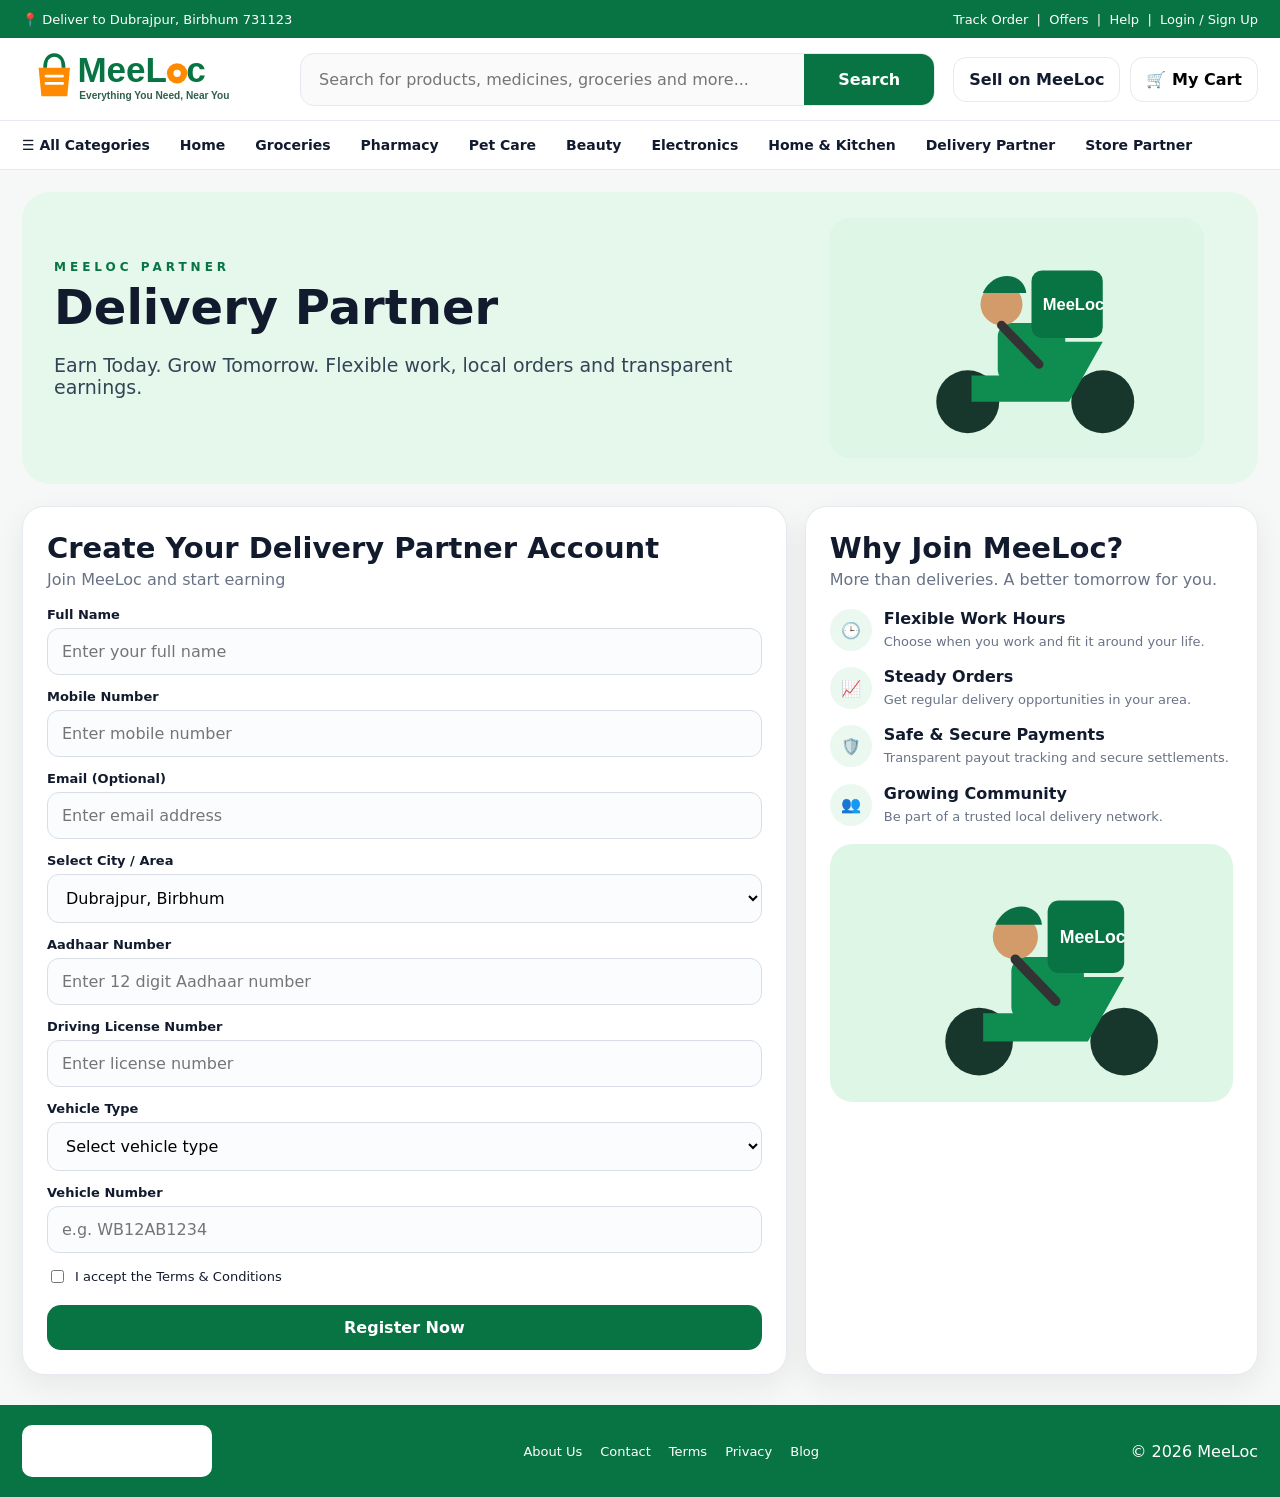
==== delivery-register.html @ 789b4703 "Add files via upload" ====
<!doctype html><html><head><meta charset="utf-8"><meta name="viewport" content="width=device-width,initial-scale=1"><title>MeeLoc Delivery Partner</title><link rel="stylesheet" href="styles.css"></head><body>

<div class="topbar"><div class="container inner"><div>📍 Deliver to Dubrajpur, Birbhum 731123</div><div>Track Order &nbsp;|&nbsp; Offers &nbsp;|&nbsp; Help &nbsp;|&nbsp; Login / Sign Up</div></div></div>
<header class="header">
  <div class="container headrow">
    <a class="logo" href="index.html"><img src="assets/logo.svg" alt="MeeLoc"></a>
    <div class="searchbar"><input id="searchInput" placeholder="Search for products, medicines, groceries and more..."><button data-toast="Search demo only for now">Search</button></div>
    <div class="actions"><a class="actionpill" href="seller-register.html">Sell on MeeLoc</a><button class="actionpill" data-toast="Cart demo — checkout comes in next phase">🛒 My Cart</button></div>
  </div>
</header>
<nav class="nav"><div class="container inner">
<a href="index.html" class="">☰ All Categories</a>
<a href="index.html" class="">Home</a>
<a href="index.html#categories">Groceries</a><a href="index.html#categories">Pharmacy</a><a href="index.html#categories">Pet Care</a>
<a href="index.html#categories">Beauty</a><a href="index.html#categories">Electronics</a><a href="index.html#categories">Home & Kitchen</a>
<a href="delivery-register.html">Delivery Partner</a><a href="seller-register.html">Store Partner</a>
</div></nav>

<main class="container">
<section class="page-hero delivery"><div><div class="eyebrow">MEELOC PARTNER</div><h1>Delivery Partner</h1><p>Earn Today. Grow Tomorrow. Flexible work, local orders and transparent earnings.</p></div><img src="assets/rider.svg" alt=""></section>
<section class="form-layout">
<form class="card demo-form"><h2>Create Your Delivery Partner Account</h2><div class="sub">Join MeeLoc and start earning</div><div class="form-grid">
<div class="field"><label>Full Name</label><input required placeholder="Enter your full name"></div>
<div class="field"><label>Mobile Number</label><input required placeholder="Enter mobile number"></div>
<div class="field"><label>Email (Optional)</label><input type="email" placeholder="Enter email address"></div>
<div class="field"><label>Select City / Area</label><select><option>Dubrajpur, Birbhum</option><option>Suri, Birbhum</option></select></div>
<div class="field"><label>Aadhaar Number</label><input placeholder="Enter 12 digit Aadhaar number"></div>
<div class="field"><label>Driving License Number</label><input placeholder="Enter license number"></div>
<div class="field"><label>Vehicle Type</label><select><option>Select vehicle type</option><option>Bike</option><option>Scooter</option><option>Cycle</option></select></div>
<div class="field"><label>Vehicle Number</label><input placeholder="e.g. WB12AB1234"></div>
<label class="check"><input type="checkbox" required> I accept the Terms & Conditions</label>
<button class="btn green wide">Register Now</button>
</div></form>
<aside class="card"><h2>Why Join MeeLoc?</h2><div class="sub">More than deliveries. A better tomorrow for you.</div>
<div class="benefit-list">
<div class="benefit-row"><div class="round">🕒</div><div><b>Flexible Work Hours</b><span>Choose when you work and fit it around your life.</span></div></div>
<div class="benefit-row"><div class="round">📈</div><div><b>Steady Orders</b><span>Get regular delivery opportunities in your area.</span></div></div>
<div class="benefit-row"><div class="round">🛡️</div><div><b>Safe & Secure Payments</b><span>Transparent payout tracking and secure settlements.</span></div></div>
<div class="benefit-row"><div class="round">👥</div><div><b>Growing Community</b><span>Be part of a trusted local delivery network.</span></div></div>
</div><img src="assets/rider.svg" alt="" style="width:100%;margin-top:18px"></aside>
</section>
</main>
<footer class="footer"><div class="container inner">
  <img src="assets/logo.svg" alt="MeeLoc">
  <div class="footer-links"><a href="#">About Us</a><a href="#">Contact</a><a href="#">Terms</a><a href="#">Privacy</a><a href="#">Blog</a></div>
  <div>© 2026 MeeLoc</div>
</div></footer><div id="toast" class="toast"></div><script src="script.js"></script>
</body></html>
---- styles.css ----
:root{
  --green:#087443;--green2:#0f9657;--green3:#eaf8f0;--orange:#f36b16;--orange2:#fff2e6;
  --ink:#121b2e;--muted:#697386;--line:#e6e9ef;--bg:#f6f8f7;--white:#fff;
  --shadow:0 10px 30px rgba(17,24,39,.07);
}
*{box-sizing:border-box} body{margin:0;font-family:Inter,system-ui,-apple-system,"Segoe UI",Arial,sans-serif;background:var(--bg);color:var(--ink)}
a{color:inherit;text-decoration:none} button,input,select,textarea{font:inherit}.container{max-width:1460px;margin:auto;padding:0 22px}
.topbar{background:var(--green);color:white;font-size:13px}.topbar .inner{min-height:38px;display:flex;align-items:center;justify-content:space-between;gap:15px}
.header{background:#fff;border-bottom:1px solid var(--line);position:sticky;top:0;z-index:20}
.headrow{min-height:82px;display:grid;grid-template-columns:260px 1fr auto;align-items:center;gap:18px}
.logo img{width:240px;max-height:68px;object-fit:contain}.searchbar{display:flex;border:1px solid var(--line);border-radius:14px;overflow:hidden;background:#fafafa}
.searchbar input{border:0;outline:0;background:transparent;padding:16px 18px;flex:1}.searchbar button{border:0;background:var(--green);color:#fff;font-weight:800;padding:0 34px}
.actions{display:flex;align-items:center;gap:10px}.actionpill{padding:12px 15px;border:1px solid var(--line);border-radius:13px;background:#fff;font-weight:700}
.nav{background:#fff;border-bottom:1px solid var(--line)}.nav .inner{display:flex;align-items:center;gap:30px;min-height:48px;font-size:14px;font-weight:700;overflow:auto}
.nav a.active{color:var(--green);border-bottom:3px solid var(--green);padding:15px 0 12px}
.hero{margin:22px 0 14px;display:grid;grid-template-columns:1.05fr .95fr;min-height:330px;border-radius:28px;background:linear-gradient(135deg,#eaf8e8,#c7efc9);overflow:hidden;box-shadow:var(--shadow)}
.hero-copy{padding:38px 0 35px 44px;align-self:center}.eyebrow{letter-spacing:4px;font-size:12px;font-weight:900;color:var(--green)}
.hero h1{font-size:54px;line-height:1.02;margin:12px 0 14px;letter-spacing:-2px}.hero p{font-size:18px;line-height:1.55;color:#315849;max-width:620px}
.btn{display:inline-flex;align-items:center;justify-content:center;border:0;border-radius:14px;padding:13px 22px;font-weight:900;cursor:pointer}.btn.green{background:var(--green);color:#fff}.btn.orange{background:var(--orange);color:#fff}.btn.outline{background:#fff;color:var(--green);border:1px solid var(--green)}
.hero-art{background:url('assets/grocery-hero.svg') center/cover no-repeat;min-height:330px}
.benefits{display:grid;grid-template-columns:repeat(4,1fr);gap:10px;background:#fff;border:1px solid var(--line);border-radius:20px;padding:15px;margin:14px 0 25px}
.benefit{display:flex;gap:12px;align-items:center;padding:8px 16px;border-right:1px solid var(--line)}.benefit:last-child{border-right:0}.bicon{width:42px;height:42px;border-radius:50%;display:grid;place-items:center;background:var(--green3);font-size:22px}
.section{margin:24px 0}.section-head{display:flex;justify-content:space-between;align-items:end;margin-bottom:14px}.section h2{margin:0;font-size:28px}.section-head a{color:var(--green);font-weight:800}
.categories{display:grid;grid-template-columns:repeat(12,1fr);gap:10px}.cat{background:#fff;border:1px solid var(--line);border-radius:18px;padding:10px;text-align:center;box-shadow:0 4px 12px rgba(17,24,39,.03)}.cat .pic{height:78px;border-radius:14px;background:#f1f6f3;display:grid;place-items:center;font-size:42px}.cat span{display:block;font-size:12px;font-weight:800;line-height:1.25;margin-top:8px}
.promos{display:grid;grid-template-columns:1fr 1fr;gap:16px}.promo{border-radius:24px;min-height:220px;overflow:hidden;position:relative;padding:28px}.promo.green{background:#dff7e8}.promo.orange{background:#fff0da}.promo h3{font-size:30px;margin:0 0 8px}.promo p{max-width:300px;color:#46535a}.promo img{position:absolute;right:0;bottom:0;width:55%;height:100%;object-fit:cover}
.join-grid{display:grid;grid-template-columns:1fr 1fr;gap:16px}.join{background:#fff;border:1px solid var(--line);border-radius:22px;padding:22px;display:grid;grid-template-columns:1fr 220px;align-items:center;overflow:hidden}.join h3{font-size:25px;margin:0 0 7px}.join img{width:230px}.footer{margin-top:30px;background:var(--green);color:white}.footer .inner{display:flex;align-items:center;justify-content:space-between;gap:20px;min-height:92px}.footer img{width:190px;filter:brightness(0) invert(1)}.footer-links{display:flex;gap:18px;font-size:13px;flex-wrap:wrap}

/* Forms */
.page-hero{margin:22px 0;border-radius:28px;padding:26px 32px;display:grid;grid-template-columns:1fr 420px;align-items:center;overflow:hidden}.page-hero.delivery{background:#e6f8ec}.page-hero.store{background:#fff0df}.page-hero h1{font-size:48px;margin:5px 0}.page-hero p{font-size:19px;color:#345}.page-hero img{width:100%;max-height:240px;object-fit:contain}
.form-layout{display:grid;grid-template-columns:1.35fr .8fr;gap:18px}.card{background:#fff;border:1px solid var(--line);border-radius:22px;box-shadow:var(--shadow);padding:24px}.card h2{margin:0 0 5px;font-size:29px}.sub{color:var(--muted);margin-bottom:18px}
.form-grid{display:grid;gap:14px}.field label{display:block;font-size:13px;font-weight:800;margin-bottom:6px}.field input,.field select,.field textarea{width:100%;padding:13px 14px;border:1px solid #d9dde5;border-radius:12px;background:#fbfcfd;outline:none}.field textarea{min-height:90px}.upload{border:1.5px dashed #bfc6d2;border-radius:14px;padding:26px;text-align:center;color:var(--muted);background:#fbfcfd}
.check{display:flex;align-items:center;gap:8px;font-size:13px}.wide{width:100%;margin-top:5px}.benefit-list{display:grid;gap:16px;margin-top:20px}.benefit-row{display:flex;gap:12px}.round{width:42px;height:42px;border-radius:50%;display:grid;place-items:center;background:var(--green3);flex:0 0 42px}.orange .round{background:var(--orange2)}
.benefit-row b{display:block;margin-bottom:3px}.benefit-row span{font-size:13px;color:var(--muted);line-height:1.4}

/* Dashboards */
.dash{display:grid;grid-template-columns:240px 1fr;min-height:100vh;background:#f5f7f9}.sidebar{background:linear-gradient(180deg,#077543,#04532f);color:#fff;padding:26px 14px;position:sticky;top:0;height:100vh}.sidebar.orange{background:linear-gradient(180deg,#853f05,#603001)}.side-logo{font-size:31px;font-weight:900;margin:0 10px 28px}.menu{display:grid;gap:8px}.menu a{padding:12px 14px;border-radius:12px;display:flex;gap:12px;align-items:center}.menu a.active{background:rgba(255,255,255,.16)}.dash-main{padding:24px}.dash-top{display:flex;align-items:center;justify-content:space-between;margin-bottom:18px}.profile{display:flex;align-items:center;gap:12px}.avatar{width:52px;height:52px;border-radius:50%;background:linear-gradient(135deg,#c9f1d7,#79c99b);display:grid;place-items:center;font-weight:900;font-size:22px}.status{display:flex;gap:10px;align-items:center}.toggle{width:58px;height:30px;border-radius:999px;background:#b9eccc;padding:4px}.toggle:after{content:"";display:block;width:22px;height:22px;border-radius:50%;background:#fff;margin-left:28px}.stats{display:grid;grid-template-columns:repeat(4,1fr);gap:14px}.stat{border-radius:18px;padding:18px;border:1px solid var(--line);background:#fff}.stat.green{background:#eafff0}.stat.orange{background:#fff1e2}.stat.blue{background:#e9f2ff}.stat.purple{background:#f3eaff}.stat .value{font-size:33px;font-weight:900;margin-top:8px}.panel{background:#fff;border:1px solid var(--line);border-radius:20px;padding:20px;margin-top:16px}.panel-head{display:flex;justify-content:space-between;align-items:center}.order-card{display:grid;grid-template-columns:1fr 290px;gap:14px;margin-top:14px}.order-main{border:1px solid var(--line);border-radius:16px;padding:16px}.customer-box{background:#effaf2;border-radius:16px;padding:16px}.order-meta{display:grid;grid-template-columns:repeat(3,1fr);gap:10px;margin-top:12px}.meta-box{background:#f7f8fa;border-radius:12px;padding:10px}.mapbox{height:300px;border-radius:18px;background:
linear-gradient(120deg,transparent 44%,#d8e7df 45%,#d8e7df 47%,transparent 48%),
linear-gradient(35deg,transparent 47%,#dfe9e3 48%,#dfe9e3 50%,transparent 51%),
#eef4f0;position:relative;overflow:hidden}.route{position:absolute;left:20%;top:55%;width:55%;height:8px;border-radius:8px;background:#2287ff;transform:rotate(-12deg)}.pin{position:absolute;width:24px;height:24px;border-radius:50% 50% 50% 0;background:#e63232;transform:rotate(-45deg)}.pin.start{left:18%;top:52%;background:var(--green)}.pin.end{right:20%;top:35%}.quick-grid{display:grid;grid-template-columns:repeat(4,1fr);gap:12px;margin-top:16px}.quick{padding:18px;border-radius:16px;background:#fff;border:1px solid var(--line);font-weight:800}.table{width:100%;border-collapse:collapse;margin-top:10px}.table th,.table td{text-align:left;padding:13px 10px;border-bottom:1px solid var(--line);font-size:13px}.pill{padding:5px 10px;border-radius:999px;font-size:11px;font-weight:800;display:inline-block}.pill.new{background:#e3f0ff;color:#1f5fe0}.pill.prep{background:#fff0d4;color:#c56c00}.pill.out{background:#e5efff;color:#1267df}.pill.done{background:#dcf7e6;color:#137c45}.split{display:grid;grid-template-columns:1fr 280px;gap:16px}.actions-stack{display:grid;gap:10px}.action-btn{border:0;color:#fff;border-radius:12px;padding:12px;font-weight:800}.action-btn.green{background:#0f9657}.action-btn.orange{background:#f36b16}.action-btn.blue{background:#2e70ef}.action-btn.purple{background:#7740d8}
.toast{position:fixed;right:20px;bottom:20px;background:#111827;color:white;padding:13px 17px;border-radius:12px;box-shadow:var(--shadow);display:none;z-index:50}
.toast.show{display:block}
@media(max-width:1050px){
 .headrow{grid-template-columns:210px 1fr}.actions{grid-column:1/3;justify-content:flex-end}.hero{grid-template-columns:1fr}.hero-art{min-height:260px}.categories{grid-template-columns:repeat(6,1fr)}.benefits{grid-template-columns:repeat(2,1fr)}.promos,.join-grid,.form-layout,.page-hero{grid-template-columns:1fr}.page-hero img{max-height:220px}.dash{grid-template-columns:78px 1fr}.sidebar{padding:20px 8px}.side-logo{font-size:0}.side-logo:after{content:"M";font-size:28px}.menu a span:last-child{display:none}.stats{grid-template-columns:repeat(2,1fr)}.order-card,.split{grid-template-columns:1fr}.quick-grid{grid-template-columns:repeat(2,1fr)}
}
@media(max-width:650px){
 .container{padding:0 12px}.topbar .inner{font-size:11px}.headrow{grid-template-columns:1fr}.logo img{width:210px}.searchbar{grid-column:1}.actions{grid-column:1;justify-content:stretch}.actionpill{flex:1}.nav .inner{gap:18px}.hero-copy{padding:28px 24px}.hero h1{font-size:39px}.hero p{font-size:16px}.benefits{grid-template-columns:1fr}.benefit{border-right:0;border-bottom:1px solid var(--line)}.categories{grid-template-columns:repeat(3,1fr)}.promos,.join-grid{grid-template-columns:1fr}.join{grid-template-columns:1fr}.join img{justify-self:end}.footer .inner{flex-direction:column;align-items:flex-start;padding:22px 0}.page-hero{padding:20px}.page-hero h1{font-size:38px}.dash-main{padding:12px}.stats{grid-template-columns:1fr}.quick-grid{grid-template-columns:1fr}.dash{grid-template-columns:64px 1fr}.sidebar{padding:16px 6px}.menu a{justify-content:center;padding:11px 8px}.order-meta{grid-template-columns:1fr}
}
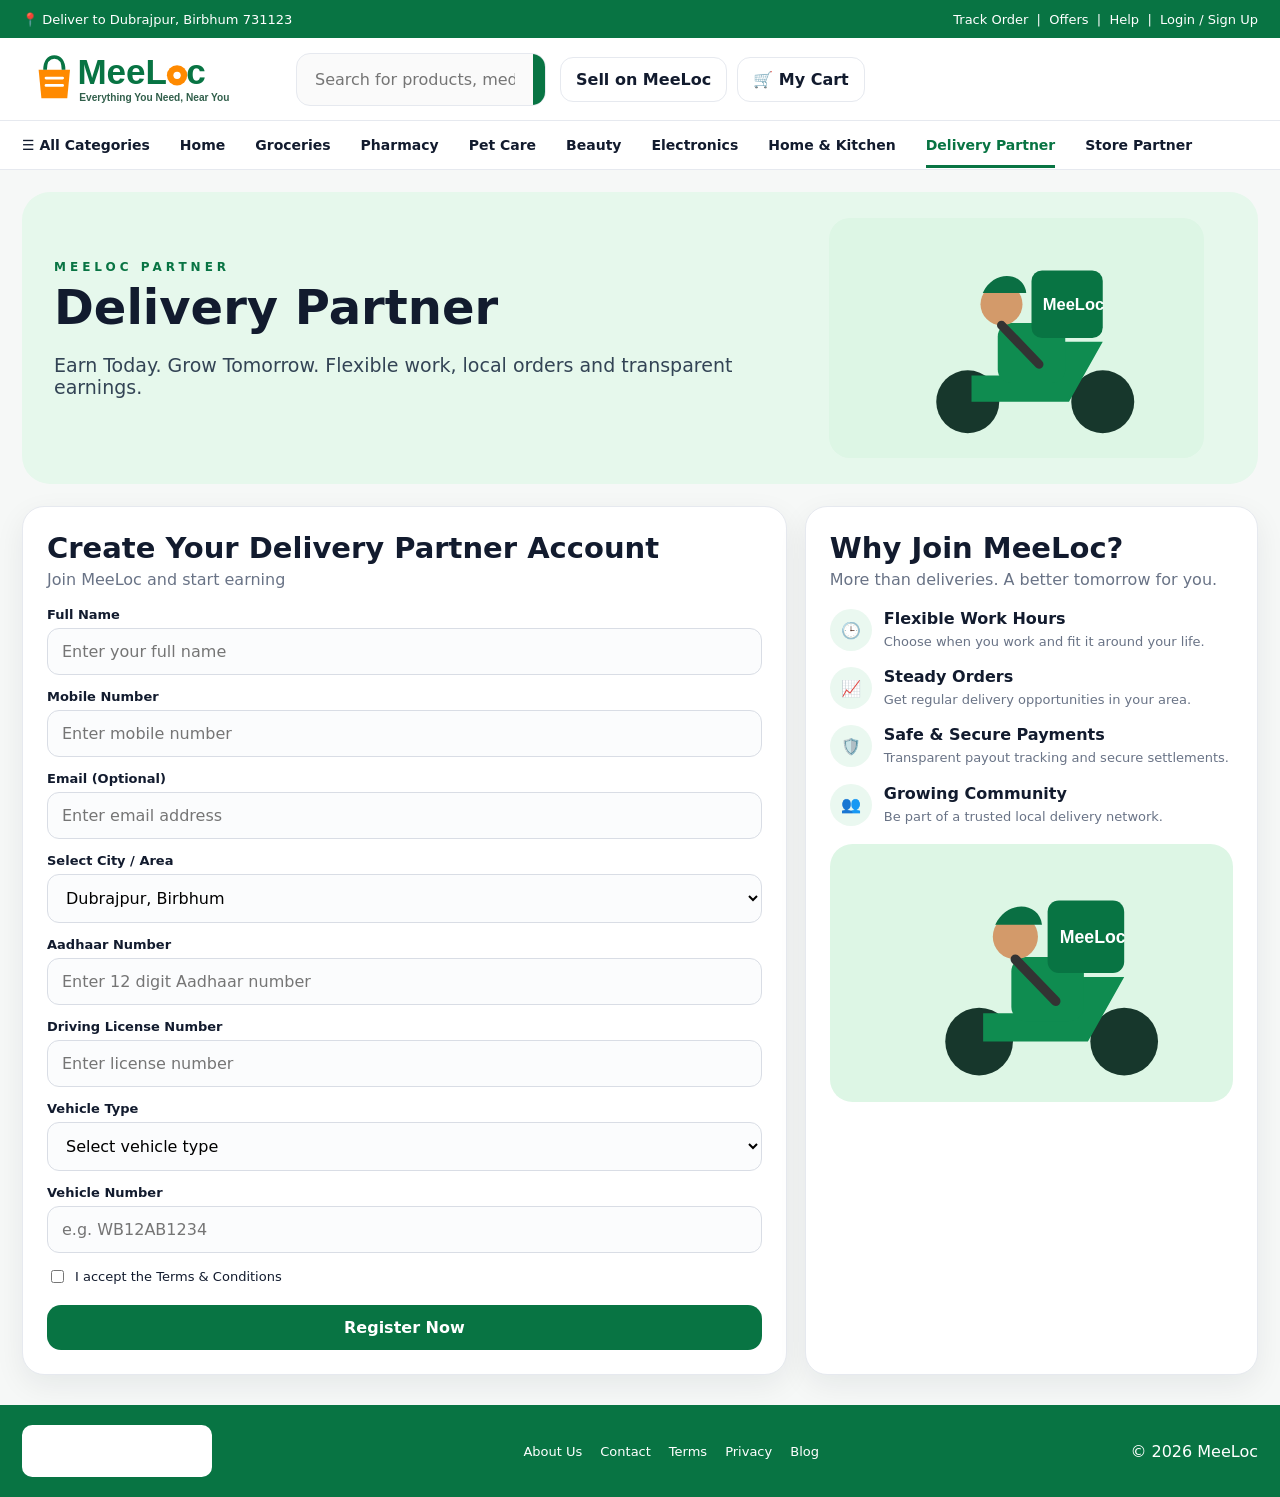
==== commit 920c25af: "Improve delivery registration demo flow" ====
--- a/delivery-register.html
+++ b/delivery-register.html
@@ -1,48 +1,3 @@
 <!doctype html><html><head><meta charset="utf-8"><meta name="viewport" content="width=device-width,initial-scale=1"><title>MeeLoc Delivery Partner</title><link rel="stylesheet" href="styles.css"></head><body>
-
-<div class="topbar"><div class="container inner"><div>📍 Deliver to Dubrajpur, Birbhum 731123</div><div>Track Order &nbsp;|&nbsp; Offers &nbsp;|&nbsp; Help &nbsp;|&nbsp; Login / Sign Up</div></div></div>
-<header class="header">
-  <div class="container headrow">
-    <a class="logo" href="index.html"><img src="assets/logo.svg" alt="MeeLoc"></a>
-    <div class="searchbar"><input id="searchInput" placeholder="Search for products, medicines, groceries and more..."><button data-toast="Search demo only for now">Search</button></div>
-    <div class="actions"><a class="actionpill" href="seller-register.html">Sell on MeeLoc</a><button class="actionpill" data-toast="Cart demo — checkout comes in next phase">🛒 My Cart</button></div>
-  </div>
-</header>
-<nav class="nav"><div class="container inner">
-<a href="index.html" class="">☰ All Categories</a>
-<a href="index.html" class="">Home</a>
-<a href="index.html#categories">Groceries</a><a href="index.html#categories">Pharmacy</a><a href="index.html#categories">Pet Care</a>
-<a href="index.html#categories">Beauty</a><a href="index.html#categories">Electronics</a><a href="index.html#categories">Home & Kitchen</a>
-<a href="delivery-register.html">Delivery Partner</a><a href="seller-register.html">Store Partner</a>
-</div></nav>
-
-<main class="container">
-<section class="page-hero delivery"><div><div class="eyebrow">MEELOC PARTNER</div><h1>Delivery Partner</h1><p>Earn Today. Grow Tomorrow. Flexible work, local orders and transparent earnings.</p></div><img src="assets/rider.svg" alt=""></section>
-<section class="form-layout">
-<form class="card demo-form"><h2>Create Your Delivery Partner Account</h2><div class="sub">Join MeeLoc and start earning</div><div class="form-grid">
-<div class="field"><label>Full Name</label><input required placeholder="Enter your full name"></div>
-<div class="field"><label>Mobile Number</label><input required placeholder="Enter mobile number"></div>
-<div class="field"><label>Email (Optional)</label><input type="email" placeholder="Enter email address"></div>
-<div class="field"><label>Select City / Area</label><select><option>Dubrajpur, Birbhum</option><option>Suri, Birbhum</option></select></div>
-<div class="field"><label>Aadhaar Number</label><input placeholder="Enter 12 digit Aadhaar number"></div>
-<div class="field"><label>Driving License Number</label><input placeholder="Enter license number"></div>
-<div class="field"><label>Vehicle Type</label><select><option>Select vehicle type</option><option>Bike</option><option>Scooter</option><option>Cycle</option></select></div>
-<div class="field"><label>Vehicle Number</label><input placeholder="e.g. WB12AB1234"></div>
-<label class="check"><input type="checkbox" required> I accept the Terms & Conditions</label>
-<button class="btn green wide">Register Now</button>
-</div></form>
-<aside class="card"><h2>Why Join MeeLoc?</h2><div class="sub">More than deliveries. A better tomorrow for you.</div>
-<div class="benefit-list">
-<div class="benefit-row"><div class="round">🕒</div><div><b>Flexible Work Hours</b><span>Choose when you work and fit it around your life.</span></div></div>
-<div class="benefit-row"><div class="round">📈</div><div><b>Steady Orders</b><span>Get regular delivery opportunities in your area.</span></div></div>
-<div class="benefit-row"><div class="round">🛡️</div><div><b>Safe & Secure Payments</b><span>Transparent payout tracking and secure settlements.</span></div></div>
-<div class="benefit-row"><div class="round">👥</div><div><b>Growing Community</b><span>Be part of a trusted local delivery network.</span></div></div>
-</div><img src="assets/rider.svg" alt="" style="width:100%;margin-top:18px"></aside>
-</section>
-</main>
-<footer class="footer"><div class="container inner">
-  <img src="assets/logo.svg" alt="MeeLoc">
-  <div class="footer-links"><a href="#">About Us</a><a href="#">Contact</a><a href="#">Terms</a><a href="#">Privacy</a><a href="#">Blog</a></div>
-  <div>© 2026 MeeLoc</div>
-</div></footer><div id="toast" class="toast"></div><script src="script.js"></script>
-</body></html>+<div class="topbar"><div class="container inner"><div>📍 Deliver to Dubrajpur, Birbhum 731123</div><div>Track Order &nbsp;|&nbsp; Offers &nbsp;|&nbsp; Help &nbsp;|&nbsp; Login / Sign Up</div></div></div><header class="header"><div class="container headrow"><a class="logo" href="index.html"><img src="assets/logo.svg" alt="MeeLoc"></a><div class="searchbar"><input placeholder="Search for products, medicines, groceries and more..."><button data-toast="Search demo only for now">Search</button></div><div class="actions"><a class="actionpill" href="seller-register.html">Sell on MeeLoc</a><a class="actionpill" href="index.html">🛒 My Cart</a></div></div></header><nav class="nav"><div class="container inner"><a href="index.html">☰ All Categories</a><a href="index.html">Home</a><a href="index.html#categories">Groceries</a><a href="index.html#categories">Pharmacy</a><a href="index.html#categories">Pet Care</a><a href="index.html#categories">Beauty</a><a href="index.html#categories">Electronics</a><a href="index.html#categories">Home & Kitchen</a><a class="active" href="delivery-register.html">Delivery Partner</a><a href="seller-register.html">Store Partner</a></div></nav>
+<main class="container"><section class="page-hero delivery"><div><div class="eyebrow">MEELOC PARTNER</div><h1>Delivery Partner</h1><p>Earn Today. Grow Tomorrow. Flexible work, local orders and transparent earnings.</p></div><img src="assets/rider.svg" alt=""></section><section class="form-layout"><form class="card demo-form" data-demo-redirect="delivery-dashboard.html"><h2>Create Your Delivery Partner Account</h2><div class="sub">Join MeeLoc and start earning</div><div class="form-grid"><div class="field"><label>Full Name</label><input required placeholder="Enter your full name"></div><div class="field"><label>Mobile Number</label><input required placeholder="Enter mobile number"></div><div class="field"><label>Email (Optional)</label><input type="email" placeholder="Enter email address"></div><div class="field"><label>Select City / Area</label><select><option>Dubrajpur, Birbhum</option><option>Suri, Birbhum</option></select></div><div class="field"><label>Aadhaar Number</label><input placeholder="Enter 12 digit Aadhaar number"></div><div class="field"><label>Driving License Number</label><input placeholder="Enter license number"></div><div class="field"><label>Vehicle Type</label><select><option>Select vehicle type</option><option>Bike</option><option>Scooter</option><option>Cycle</option></select></div><div class="field"><label>Vehicle Number</label><input placeholder="e.g. WB12AB1234"></div><label class="check"><input type="checkbox" required> I accept the Terms & Conditions</label><button class="btn green wide">Register Now</button></div></form><aside class="card"><h2>Why Join MeeLoc?</h2><div class="sub">More than deliveries. A better tomorrow for you.</div><div class="benefit-list"><div class="benefit-row"><div class="round">🕒</div><div><b>Flexible Work Hours</b><span>Choose when you work and fit it around your life.</span></div></div><div class="benefit-row"><div class="round">📈</div><div><b>Steady Orders</b><span>Get regular delivery opportunities in your area.</span></div></div><div class="benefit-row"><div class="round">🛡️</div><div><b>Safe & Secure Payments</b><span>Transparent payout tracking and secure settlements.</span></div></div><div class="benefit-row"><div class="round">👥</div><div><b>Growing Community</b><span>Be part of a trusted local delivery network.</span></div></div></div><img src="assets/rider.svg" alt="" style="width:100%;margin-top:18px"></aside></section></main><footer class="footer"><div class="container inner"><img src="assets/logo.svg" alt="MeeLoc"><div class="footer-links"><a href="#">About Us</a><a href="#">Contact</a><a href="#">Terms</a><a href="#">Privacy</a><a href="#">Blog</a></div><div>© 2026 MeeLoc</div></div></footer><div id="toast" class="toast"></div><script src="script.js"></script></body></html>
--- a/styles.css
+++ b/styles.css
@@ -1,4 +1,3 @@
-
 :root{
   --green:#087443;--green2:#0f9657;--green3:#eaf8f0;--orange:#f36b16;--orange2:#fff2e6;
   --ink:#121b2e;--muted:#697386;--line:#e6e9ef;--bg:#f6f8f7;--white:#fff;
@@ -8,41 +7,60 @@
 a{color:inherit;text-decoration:none} button,input,select,textarea{font:inherit}.container{max-width:1460px;margin:auto;padding:0 22px}
 .topbar{background:var(--green);color:white;font-size:13px}.topbar .inner{min-height:38px;display:flex;align-items:center;justify-content:space-between;gap:15px}
 .header{background:#fff;border-bottom:1px solid var(--line);position:sticky;top:0;z-index:20}
-.headrow{min-height:82px;display:grid;grid-template-columns:260px 1fr auto;align-items:center;gap:18px}
-.logo img{width:240px;max-height:68px;object-fit:contain}.searchbar{display:flex;border:1px solid var(--line);border-radius:14px;overflow:hidden;background:#fafafa}
+.headrow{min-height:82px;display:grid;grid-template-columns:260px 250px 1fr auto auto;align-items:center;gap:14px}
+.logo{display:flex;align-items:center;gap:10px}.logo img{width:240px;max-height:68px;object-fit:contain}
+.location-box{border:1px solid var(--line);border-radius:14px;padding:9px 11px;background:#fff}.searchbar{display:flex;border:1px solid var(--line);border-radius:14px;overflow:hidden;background:#fafafa}
 .searchbar input{border:0;outline:0;background:transparent;padding:16px 18px;flex:1}.searchbar button{border:0;background:var(--green);color:#fff;font-weight:800;padding:0 34px}
-.actions{display:flex;align-items:center;gap:10px}.actionpill{padding:12px 15px;border:1px solid var(--line);border-radius:13px;background:#fff;font-weight:700}
+.actions{display:flex;align-items:center;gap:10px}.actionpill{padding:12px 15px;border:1px solid var(--line);border-radius:13px;background:#fff;font-weight:800}
 .nav{background:#fff;border-bottom:1px solid var(--line)}.nav .inner{display:flex;align-items:center;gap:30px;min-height:48px;font-size:14px;font-weight:700;overflow:auto}
 .nav a.active{color:var(--green);border-bottom:3px solid var(--green);padding:15px 0 12px}
-.hero{margin:22px 0 14px;display:grid;grid-template-columns:1.05fr .95fr;min-height:330px;border-radius:28px;background:linear-gradient(135deg,#eaf8e8,#c7efc9);overflow:hidden;box-shadow:var(--shadow)}
+.hero{margin:22px 0 14px;display:grid;grid-template-columns:1.2fr .8fr;min-height:310px;border-radius:28px;background:linear-gradient(135deg,#eaf8e8,#c7efc9);overflow:hidden;box-shadow:var(--shadow)}
 .hero-copy{padding:38px 0 35px 44px;align-self:center}.eyebrow{letter-spacing:4px;font-size:12px;font-weight:900;color:var(--green)}
-.hero h1{font-size:54px;line-height:1.02;margin:12px 0 14px;letter-spacing:-2px}.hero p{font-size:18px;line-height:1.55;color:#315849;max-width:620px}
+.hero h1{font-size:48px;line-height:1.02;margin:12px 0 14px;letter-spacing:-1.8px}.hero p{font-size:16px;line-height:1.55;color:#315849;max-width:620px}
 .btn{display:inline-flex;align-items:center;justify-content:center;border:0;border-radius:14px;padding:13px 22px;font-weight:900;cursor:pointer}.btn.green{background:var(--green);color:#fff}.btn.orange{background:var(--orange);color:#fff}.btn.outline{background:#fff;color:var(--green);border:1px solid var(--green)}
-.hero-art{background:url('assets/grocery-hero.svg') center/cover no-repeat;min-height:330px}
-.benefits{display:grid;grid-template-columns:repeat(4,1fr);gap:10px;background:#fff;border:1px solid var(--line);border-radius:20px;padding:15px;margin:14px 0 25px}
-.benefit{display:flex;gap:12px;align-items:center;padding:8px 16px;border-right:1px solid var(--line)}.benefit:last-child{border-right:0}.bicon{width:42px;height:42px;border-radius:50%;display:grid;place-items:center;background:var(--green3);font-size:22px}
-.section{margin:24px 0}.section-head{display:flex;justify-content:space-between;align-items:end;margin-bottom:14px}.section h2{margin:0;font-size:28px}.section-head a{color:var(--green);font-weight:800}
-.categories{display:grid;grid-template-columns:repeat(12,1fr);gap:10px}.cat{background:#fff;border:1px solid var(--line);border-radius:18px;padding:10px;text-align:center;box-shadow:0 4px 12px rgba(17,24,39,.03)}.cat .pic{height:78px;border-radius:14px;background:#f1f6f3;display:grid;place-items:center;font-size:42px}.cat span{display:block;font-size:12px;font-weight:800;line-height:1.25;margin-top:8px}
-.promos{display:grid;grid-template-columns:1fr 1fr;gap:16px}.promo{border-radius:24px;min-height:220px;overflow:hidden;position:relative;padding:28px}.promo.green{background:#dff7e8}.promo.orange{background:#fff0da}.promo h3{font-size:30px;margin:0 0 8px}.promo p{max-width:300px;color:#46535a}.promo img{position:absolute;right:0;bottom:0;width:55%;height:100%;object-fit:cover}
-.join-grid{display:grid;grid-template-columns:1fr 1fr;gap:16px}.join{background:#fff;border:1px solid var(--line);border-radius:22px;padding:22px;display:grid;grid-template-columns:1fr 220px;align-items:center;overflow:hidden}.join h3{font-size:25px;margin:0 0 7px}.join img{width:230px}.footer{margin-top:30px;background:var(--green);color:white}.footer .inner{display:flex;align-items:center;justify-content:space-between;gap:20px;min-height:92px}.footer img{width:190px;filter:brightness(0) invert(1)}.footer-links{display:flex;gap:18px;font-size:13px;flex-wrap:wrap}
+.hero-art{background:url('assets/grocery-hero.svg') center/cover no-repeat;min-height:310px}.benefits{display:grid;grid-template-columns:repeat(4,1fr);gap:10px;background:#fff;border:1px solid var(--line);border-radius:20px;padding:15px;margin:14px 0 25px}
+.benefit{display:flex;gap:12px;align-items:center;padding:8px 16px;border-right:1px solid var(--line)}.benefit:last-child{border-right:0}.bicon{width:42px;height:42px;border-radius:13px;background:var(--green3);display:grid;place-items:center;font-size:21px}
+.section{margin-top:30px}.section-head{display:flex;align-items:center;justify-content:space-between;margin-bottom:14px}.section-head h2{margin:0;font-size:25px;letter-spacing:-.5px}.section-head span,.section-head a{color:var(--green);font-weight:900;font-size:13px}
+.categories{display:grid;grid-template-columns:repeat(10,1fr);gap:12px}.category{background:#fff;border:1px solid var(--line);border-radius:18px;padding:12px 7px;text-align:center}.category-img{height:72px;border-radius:14px;display:grid;place-items:center;font-size:42px;background:#f2f7f4;margin-bottom:9px}.category b{font-size:11px;line-height:1.2;display:block}
+.products{display:grid;grid-template-columns:repeat(6,1fr);gap:14px}.product{background:#fff;border:1px solid var(--line);border-radius:20px;padding:12px}.product-image{height:145px;border-radius:16px;display:grid;place-items:center;font-size:72px;background:linear-gradient(145deg,#f8fbf9,#edf5f0);position:relative;margin-bottom:10px}.discount{position:absolute;left:8px;top:8px;font-size:9px;font-weight:1000;color:#087a50;background:#e1f7ec;padding:5px 7px;border-radius:7px}.delivery-time{display:inline-block;font-size:9px;font-weight:900;background:#f1f3f2;padding:4px 6px;border-radius:6px;color:#4b5a54}.product h4{min-height:35px;margin:7px 0 5px;font-size:13px;line-height:1.25}.unit{font-size:10px;color:var(--muted)}.product-footer{margin-top:10px;display:flex;justify-content:space-between;align-items:flex-end}.price strong{font-size:15px}.price del{font-size:9px;color:#9aa7a1;margin-left:4px}.add-btn{border:1px solid var(--green);background:#f2fff8;color:var(--green);font-size:12px;font-weight:1000;border-radius:10px;padding:8px 13px}
+.store-grid{display:grid;grid-template-columns:repeat(4,1fr);gap:14px}.store{background:#fff;border:1px solid var(--line);border-radius:20px;padding:14px}.store-top{display:flex;gap:11px;align-items:center}.store-logo{width:56px;height:56px;border-radius:16px;background:#f1f5f3;display:grid;place-items:center;font-size:29px}.store h4{margin:0 0 4px;font-size:14px}.store p{margin:0;font-size:10px;color:var(--muted)}.chips{display:flex;gap:6px;flex-wrap:wrap;margin-top:10px}.chip{background:#f1f4f2;padding:5px 8px;border-radius:999px;font-size:9px;font-weight:800}
+.join{margin-top:30px;background:#151b19;color:#fff;border-radius:24px;padding:24px;display:flex;justify-content:space-between;gap:20px;align-items:center}.join h3{margin:0 0 5px;font-size:24px}.join p{margin:0;color:#cfd7d3;font-size:12px}.join-btn{border:0;border-radius:13px;background:var(--orange);color:#fff;padding:12px 18px;font-weight:900}
+.footer{margin-top:30px;background:var(--green);color:white}.footer .inner{display:flex;align-items:center;justify-content:space-between;gap:20px;min-height:92px}.footer img{width:190px;filter:brightness(0) invert(1)}.footer-links{display:flex;gap:18px;font-size:13px;flex-wrap:wrap}
+.page-hero{margin:22px 0;border-radius:28px;padding:26px 32px;display:grid;grid-template-columns:1fr 420px;align-items:center;overflow:hidden}.page-hero.delivery{background:#e6f8ec}.page-hero.store{background:#fff0df}.page-hero h1{font-size:48px;margin:5px 0}.page-hero p{font-size:19px;color:#345}.page-hero img{width:100%;max-height:240px;object-fit:contain}
+.form-layout{display:grid;grid-template-columns:1.35fr .8fr;gap:18px}.card{background:#fff;border:1px solid var(--line);border-radius:22px;box-shadow:var(--shadow);padding:24px}.card h2{margin:0 0 5px;font-size:29px}.sub{color:var(--muted);margin-bottom:18px}.form-grid{display:grid;gap:14px}.field label{display:block;font-size:13px;font-weight:800;margin-bottom:6px}.field input,.field select,.field textarea{width:100%;padding:13px 14px;border:1px solid #d9dde5;border-radius:12px;background:#fbfcfd;outline:none}.field textarea{min-height:90px}.upload{border:1.5px dashed #bfc6d2;border-radius:14px;padding:26px;text-align:center;color:var(--muted);background:#fbfcfd}.check{display:flex;align-items:center;gap:8px;font-size:13px}.wide{width:100%;margin-top:5px}.benefit-list{display:grid;gap:16px;margin-top:20px}.benefit-row{display:flex;gap:12px}.round{width:42px;height:42px;border-radius:50%;display:grid;place-items:center;background:var(--green3);flex:0 0 42px}.orange .round{background:var(--orange2)}.benefit-row b{display:block;margin-bottom:3px}.benefit-row span{font-size:13px;color:var(--muted);line-height:1.4}
+.dash{display:grid;grid-template-columns:240px 1fr;min-height:100vh;background:#f5f7f9}.sidebar{background:linear-gradient(180deg,#077543,#04532f);color:#fff;padding:26px 14px;position:sticky;top:0;height:100vh}.sidebar.orange{background:linear-gradient(180deg,#853f05,#603001)}.side-logo{font-size:31px;font-weight:900;margin:0 10px 28px}.menu{display:grid;gap:8px}.menu a{padding:12px 14px;border-radius:12px;display:flex;gap:12px;align-items:center}.menu a.active{background:rgba(255,255,255,.16)}.dash-main{padding:24px}.dash-top{display:flex;align-items:center;justify-content:space-between;margin-bottom:18px}.profile{display:flex;align-items:center;gap:12px}.avatar{width:52px;height:52px;border-radius:50%;background:linear-gradient(135deg,#c9f1d7,#79c99b);display:grid;place-items:center;font-weight:900;font-size:22px}.status{display:flex;gap:10px;align-items:center}.toggle{width:58px;height:30px;border-radius:999px;background:#b9eccc;padding:4px}.toggle:after{content:"";display:block;width:22px;height:22px;border-radius:50%;background:#fff;margin-left:28px}.stats{display:grid;grid-template-columns:repeat(4,1fr);gap:14px}.stat{border-radius:18px;padding:18px;border:1px solid var(--line);background:#fff}.stat.green{background:#eafff0}.stat.orange{background:#fff1e2}.stat.blue{background:#e9f2ff}.stat.purple{background:#f3eaff}.stat .value{font-size:33px;font-weight:900;margin-top:8px}.panel{background:#fff;border:1px solid var(--line);border-radius:20px;padding:20px;margin-top:16px}.panel-head{display:flex;justify-content:space-between;align-items:center}.order-card{display:grid;grid-template-columns:1fr 290px;gap:14px;margin-top:14px}.order-main{border:1px solid var(--line);border-radius:16px;padding:16px}.customer-box{background:#effaf2;border-radius:16px;padding:16px}.order-meta{display:grid;grid-template-columns:repeat(3,1fr);gap:10px;margin-top:12px}.meta-box{background:#f7f8fa;border-radius:12px;padding:10px}.mapbox{height:300px;border-radius:18px;background:linear-gradient(120deg,transparent 44%,#d8e7df 45%,#d8e7df 47%,transparent 48%),linear-gradient(35deg,transparent 47%,#dfe9e3 48%,#dfe9e3 50%,transparent 51%),#eef4f0;position:relative;overflow:hidden}.route{position:absolute;left:20%;top:55%;width:55%;height:8px;border-radius:8px;background:#2287ff;transform:rotate(-12deg)}.pin{position:absolute;width:24px;height:24px;border-radius:50% 50% 50% 0;background:#e63232;transform:rotate(-45deg)}.pin.start{left:18%;top:52%;background:var(--green)}.pin.end{right:20%;top:35%}.quick-grid{display:grid;grid-template-columns:repeat(4,1fr);gap:12px;margin-top:16px}.quick{padding:18px;border-radius:16px;background:#fff;border:1px solid var(--line);font-weight:800}.table{width:100%;border-collapse:collapse;margin-top:10px}.table th,.table td{text-align:left;padding:13px 10px;border-bottom:1px solid var(--line);font-size:13px}.pill{padding:5px 10px;border-radius:999px;font-size:11px;font-weight:800;display:inline-block}.pill.new{background:#e3f0ff;color:#1f5fe0}.pill.prep{background:#fff0d4;color:#c56c00}.pill.out{background:#e5efff;color:#1267df}.pill.done{background:#dcf7e6;color:#137c45}.split{display:grid;grid-template-columns:1fr 280px;gap:16px}.actions-stack{display:grid;gap:10px}.action-btn{border:0;color:#fff;border-radius:12px;padding:12px;font-weight:800}.action-btn.green{background:#0f9657}.action-btn.orange{background:#f36b16}.action-btn.blue{background:#2e70ef}.action-btn.purple{background:#7740d8}.toast{position:fixed;right:20px;bottom:20px;background:#111827;color:white;padding:13px 17px;border-radius:12px;box-shadow:var(--shadow);display:none;z-index:50}.toast.show{display:block}
+@media(max-width:1050px){.headrow{grid-template-columns:190px 220px 1fr auto}.login{display:none}.categories{grid-template-columns:repeat(5,1fr)}.products{grid-template-columns:repeat(4,1fr)}.store-grid{grid-template-columns:repeat(2,1fr)}.form-layout,.page-hero{grid-template-columns:1fr}.page-hero img{max-height:220px}.dash{grid-template-columns:78px 1fr}.sidebar{padding:20px 8px}.side-logo{font-size:0}.side-logo:after{content:"M";font-size:28px}.menu a span:last-child{display:none}.stats{grid-template-columns:repeat(2,1fr)}.order-card,.split{grid-template-columns:1fr}.quick-grid{grid-template-columns:repeat(2,1fr)}}
+@media(max-width:650px){.topbar{font-size:11px}.headrow{grid-template-columns:1fr auto;padding:10px 12px}.logo-text{font-size:23px}.location-box,.searchbar{grid-column:1/3}.cart{display:none}.container{padding:0 12px}.hero{grid-template-columns:1fr;padding:0;min-height:365px}.hero h1{font-size:35px}.info-grid{grid-template-columns:repeat(2,1fr)}.categories{grid-template-columns:repeat(4,1fr);gap:8px}.products{grid-template-columns:repeat(2,1fr);gap:9px}.store-grid{grid-template-columns:1fr}.footer .inner{flex-direction:column;align-items:flex-start;padding:22px 0}.page-hero{padding:20px}.page-hero h1{font-size:38px}.dash-main{padding:12px}.stats{grid-template-columns:1fr}.quick-grid{grid-template-columns:1fr}.dash{grid-template-columns:64px 1fr}.sidebar{padding:16px 6px}.menu a{justify-content:center;padding:11px 8px}.order-meta{grid-template-columns:1fr}}
 
-/* Forms */
-.page-hero{margin:22px 0;border-radius:28px;padding:26px 32px;display:grid;grid-template-columns:1fr 420px;align-items:center;overflow:hidden}.page-hero.delivery{background:#e6f8ec}.page-hero.store{background:#fff0df}.page-hero h1{font-size:48px;margin:5px 0}.page-hero p{font-size:19px;color:#345}.page-hero img{width:100%;max-height:240px;object-fit:contain}
-.form-layout{display:grid;grid-template-columns:1.35fr .8fr;gap:18px}.card{background:#fff;border:1px solid var(--line);border-radius:22px;box-shadow:var(--shadow);padding:24px}.card h2{margin:0 0 5px;font-size:29px}.sub{color:var(--muted);margin-bottom:18px}
-.form-grid{display:grid;gap:14px}.field label{display:block;font-size:13px;font-weight:800;margin-bottom:6px}.field input,.field select,.field textarea{width:100%;padding:13px 14px;border:1px solid #d9dde5;border-radius:12px;background:#fbfcfd;outline:none}.field textarea{min-height:90px}.upload{border:1.5px dashed #bfc6d2;border-radius:14px;padding:26px;text-align:center;color:var(--muted);background:#fbfcfd}
-.check{display:flex;align-items:center;gap:8px;font-size:13px}.wide{width:100%;margin-top:5px}.benefit-list{display:grid;gap:16px;margin-top:20px}.benefit-row{display:flex;gap:12px}.round{width:42px;height:42px;border-radius:50%;display:grid;place-items:center;background:var(--green3);flex:0 0 42px}.orange .round{background:var(--orange2)}
-.benefit-row b{display:block;margin-bottom:3px}.benefit-row span{font-size:13px;color:var(--muted);line-height:1.4}
-
-/* Dashboards */
-.dash{display:grid;grid-template-columns:240px 1fr;min-height:100vh;background:#f5f7f9}.sidebar{background:linear-gradient(180deg,#077543,#04532f);color:#fff;padding:26px 14px;position:sticky;top:0;height:100vh}.sidebar.orange{background:linear-gradient(180deg,#853f05,#603001)}.side-logo{font-size:31px;font-weight:900;margin:0 10px 28px}.menu{display:grid;gap:8px}.menu a{padding:12px 14px;border-radius:12px;display:flex;gap:12px;align-items:center}.menu a.active{background:rgba(255,255,255,.16)}.dash-main{padding:24px}.dash-top{display:flex;align-items:center;justify-content:space-between;margin-bottom:18px}.profile{display:flex;align-items:center;gap:12px}.avatar{width:52px;height:52px;border-radius:50%;background:linear-gradient(135deg,#c9f1d7,#79c99b);display:grid;place-items:center;font-weight:900;font-size:22px}.status{display:flex;gap:10px;align-items:center}.toggle{width:58px;height:30px;border-radius:999px;background:#b9eccc;padding:4px}.toggle:after{content:"";display:block;width:22px;height:22px;border-radius:50%;background:#fff;margin-left:28px}.stats{display:grid;grid-template-columns:repeat(4,1fr);gap:14px}.stat{border-radius:18px;padding:18px;border:1px solid var(--line);background:#fff}.stat.green{background:#eafff0}.stat.orange{background:#fff1e2}.stat.blue{background:#e9f2ff}.stat.purple{background:#f3eaff}.stat .value{font-size:33px;font-weight:900;margin-top:8px}.panel{background:#fff;border:1px solid var(--line);border-radius:20px;padding:20px;margin-top:16px}.panel-head{display:flex;justify-content:space-between;align-items:center}.order-card{display:grid;grid-template-columns:1fr 290px;gap:14px;margin-top:14px}.order-main{border:1px solid var(--line);border-radius:16px;padding:16px}.customer-box{background:#effaf2;border-radius:16px;padding:16px}.order-meta{display:grid;grid-template-columns:repeat(3,1fr);gap:10px;margin-top:12px}.meta-box{background:#f7f8fa;border-radius:12px;padding:10px}.mapbox{height:300px;border-radius:18px;background:
-linear-gradient(120deg,transparent 44%,#d8e7df 45%,#d8e7df 47%,transparent 48%),
-linear-gradient(35deg,transparent 47%,#dfe9e3 48%,#dfe9e3 50%,transparent 51%),
-#eef4f0;position:relative;overflow:hidden}.route{position:absolute;left:20%;top:55%;width:55%;height:8px;border-radius:8px;background:#2287ff;transform:rotate(-12deg)}.pin{position:absolute;width:24px;height:24px;border-radius:50% 50% 50% 0;background:#e63232;transform:rotate(-45deg)}.pin.start{left:18%;top:52%;background:var(--green)}.pin.end{right:20%;top:35%}.quick-grid{display:grid;grid-template-columns:repeat(4,1fr);gap:12px;margin-top:16px}.quick{padding:18px;border-radius:16px;background:#fff;border:1px solid var(--line);font-weight:800}.table{width:100%;border-collapse:collapse;margin-top:10px}.table th,.table td{text-align:left;padding:13px 10px;border-bottom:1px solid var(--line);font-size:13px}.pill{padding:5px 10px;border-radius:999px;font-size:11px;font-weight:800;display:inline-block}.pill.new{background:#e3f0ff;color:#1f5fe0}.pill.prep{background:#fff0d4;color:#c56c00}.pill.out{background:#e5efff;color:#1267df}.pill.done{background:#dcf7e6;color:#137c45}.split{display:grid;grid-template-columns:1fr 280px;gap:16px}.actions-stack{display:grid;gap:10px}.action-btn{border:0;color:#fff;border-radius:12px;padding:12px;font-weight:800}.action-btn.green{background:#0f9657}.action-btn.orange{background:#f36b16}.action-btn.blue{background:#2e70ef}.action-btn.purple{background:#7740d8}
-.toast{position:fixed;right:20px;bottom:20px;background:#111827;color:white;padding:13px 17px;border-radius:12px;box-shadow:var(--shadow);display:none;z-index:50}
-.toast.show{display:block}
-@media(max-width:1050px){
- .headrow{grid-template-columns:210px 1fr}.actions{grid-column:1/3;justify-content:flex-end}.hero{grid-template-columns:1fr}.hero-art{min-height:260px}.categories{grid-template-columns:repeat(6,1fr)}.benefits{grid-template-columns:repeat(2,1fr)}.promos,.join-grid,.form-layout,.page-hero{grid-template-columns:1fr}.page-hero img{max-height:220px}.dash{grid-template-columns:78px 1fr}.sidebar{padding:20px 8px}.side-logo{font-size:0}.side-logo:after{content:"M";font-size:28px}.menu a span:last-child{display:none}.stats{grid-template-columns:repeat(2,1fr)}.order-card,.split{grid-template-columns:1fr}.quick-grid{grid-template-columns:repeat(2,1fr)}
-}
-@media(max-width:650px){
- .container{padding:0 12px}.topbar .inner{font-size:11px}.headrow{grid-template-columns:1fr}.logo img{width:210px}.searchbar{grid-column:1}.actions{grid-column:1;justify-content:stretch}.actionpill{flex:1}.nav .inner{gap:18px}.hero-copy{padding:28px 24px}.hero h1{font-size:39px}.hero p{font-size:16px}.benefits{grid-template-columns:1fr}.benefit{border-right:0;border-bottom:1px solid var(--line)}.categories{grid-template-columns:repeat(3,1fr)}.promos,.join-grid{grid-template-columns:1fr}.join{grid-template-columns:1fr}.join img{justify-self:end}.footer .inner{flex-direction:column;align-items:flex-start;padding:22px 0}.page-hero{padding:20px}.page-hero h1{font-size:38px}.dash-main{padding:12px}.stats{grid-template-columns:1fr}.quick-grid{grid-template-columns:1fr}.dash{grid-template-columns:64px 1fr}.sidebar{padding:16px 6px}.menu a{justify-content:center;padding:11px 8px}.order-meta{grid-template-columns:1fr}
-}
+/* ===== MeeLoc Storefront V2 ===== */
+.storefront-v2{background:#fff;color:#101827}
+.market-top{background:#067843;color:#fff;font-size:12px}
+.market-top-inner{min-height:38px;display:grid;grid-template-columns:1fr auto 1fr;gap:16px;align-items:center}
+.market-top-inner>div:last-child{text-align:right}.market-top a{color:#fff}.promo-copy{text-align:center}
+.market-header{background:#fff;border-bottom:1px solid #e7ebef}
+.market-head-row{min-height:88px;display:grid;grid-template-columns:270px 1fr auto auto;align-items:center;gap:18px}
+.market-logo img{width:245px;max-width:100%}
+.market-search{height:52px;border:1px solid #dfe4e8;border-radius:14px;display:flex;align-items:center;overflow:hidden;background:#fafbfb}
+.market-search>span{font-size:25px;margin-left:15px;color:#475569}.market-search input{flex:1;border:0;background:transparent;outline:0;padding:0 14px;font-size:14px}
+.market-search button{height:100%;border:0;background:#087b45;color:white;padding:0 34px;font-weight:800}
+.market-account,.market-cart{height:54px;border:0;background:#fff;display:flex;align-items:center;gap:10px;border-left:1px solid #e6e9ec;padding:0 12px;text-align:left}
+.market-account small,.market-cart small{display:block;color:#697386;margin-top:2px}.account-icon{font-size:27px;color:#087b45}.market-cart>span:first-child{font-size:27px}
+.market-nav{border-top:1px solid #f2f3f4;border-bottom:1px solid #e8ebed;background:white}.market-nav-inner{min-height:48px;display:flex;align-items:center;gap:30px;overflow:auto;white-space:nowrap;font-size:13px}
+.market-nav a{padding:15px 0}.market-nav a.active{color:#087b45;border-bottom:3px solid #087b45}.allcat{font-weight:900;min-width:150px}
+.market-main{padding-top:18px;padding-bottom:40px}
+.market-hero{min-height:300px;border-radius:20px;background:linear-gradient(100deg,#effbea,#c9f1ce);display:grid;grid-template-columns:.9fr 1.05fr .45fr;overflow:hidden;position:relative}
+.market-hero-copy{padding:34px 10px 30px 36px;z-index:2}.mini-label{font-size:11px;font-weight:900;letter-spacing:2.2px;color:#087b45}.market-hero h1{font-size:44px;line-height:1.02;margin:10px 0 12px;color:#093f2a;letter-spacing:-1px}.market-hero-copy p{max-width:520px;color:#315649;font-size:16px;line-height:1.5}
+.primary-market-btn,.promo-btn{border:0;border-radius:999px;padding:11px 22px;font-weight:900;color:white;background:#087b45}.hero-dots{margin-top:20px;display:flex;gap:8px}.hero-dots span,.hero-dots i{width:9px;height:9px;border-radius:50%;background:#c1dabe}.hero-dots span{background:#087b45}
+.hero-photo{display:flex;align-items:end;justify-content:center;overflow:hidden}.hero-photo img{width:100%;height:100%;object-fit:cover;object-position:center}
+.hero-points{padding:25px 24px 20px 5px;display:grid;align-content:center;gap:16px}.hero-points>div{display:flex;align-items:center;gap:10px;font-size:12px;line-height:1.3;color:#163d2e}.hero-points b{width:38px;height:38px;border-radius:50%;background:#087b45;color:white;display:grid;place-items:center;font-size:17px;flex:0 0 38px}
+.market-benefits{margin-top:12px;border:1px solid #e3e8eb;background:#f8faf9;border-radius:15px;display:grid;grid-template-columns:repeat(5,1fr);padding:12px 0}
+.market-benefits>div{display:flex;align-items:center;gap:12px;padding:4px 22px;border-right:1px solid #dde5e0}.market-benefits>div:last-child{border-right:0}.market-benefits>div>span{font-size:28px;color:#087b45}.market-benefits p{margin:0;font-size:12px}.market-benefits b{display:block}.market-benefits small{display:block;color:#52615b;margin-top:2px}
+.market-section{padding-top:26px}.market-title{display:flex;align-items:end;justify-content:space-between;margin-bottom:14px}.market-title h2{margin:0;font-size:25px}.market-title p{margin:4px 0 0;color:#738078;font-size:12px}.market-title a{color:#087b45;font-weight:900;font-size:12px}
+.category-grid{display:grid;grid-template-columns:repeat(12,1fr);gap:10px}.category-card{border:0;background:transparent;padding:0;text-align:center;cursor:pointer}.category-photo{height:92px;border-radius:14px;background:#f1f6fa;border:1px solid #e9eef2;display:flex;align-items:center;justify-content:center;overflow:hidden}.category-photo img{width:100%;height:100%;object-fit:cover}.category-card>span:last-child{font-size:11px;font-weight:800;line-height:1.25;display:block;margin-top:8px}
+.product-grid{display:grid;grid-template-columns:repeat(6,1fr);gap:12px}.product-card{border:1px solid #e6ebee;border-radius:16px;padding:10px;background:white;box-shadow:0 5px 18px rgba(15,23,42,.045)}.product-pic{height:150px;border-radius:13px;background:#f3f6f7;position:relative;overflow:hidden}.product-pic img{width:100%;height:100%;object-fit:cover}.discount{position:absolute;top:8px;left:8px;background:#e5f8ed;color:#087b45;font-size:9px;font-weight:900;border-radius:6px;padding:5px 7px;z-index:1}.eta{display:inline-block;font-size:9px;font-weight:900;background:#f2f4f3;border-radius:5px;padding:4px 6px;margin-top:9px}.product-card h3{font-size:13px;min-height:34px;margin:8px 0 3px}.product-card p{margin:0;color:#748078;font-size:10px}.product-bottom{display:flex;align-items:center;justify-content:space-between;margin-top:10px}.product-bottom strong{font-size:15px}.product-bottom del{color:#96a09b;font-size:10px}.add-btn{border:1px solid #0a9958;background:#f1fff7;color:#087b45;font-weight:900;border-radius:8px;padding:8px 13px}
+.market-promo-grid{display:grid;grid-template-columns:1fr 1fr;gap:14px;margin-top:30px}.market-promo{min-height:220px;border-radius:18px;display:grid;grid-template-columns:.8fr 1.2fr;overflow:hidden;padding:24px 0 0 25px}.market-promo.medicine{background:#def7e8}.market-promo.petcare{background:#fff0d8}.market-promo h2{font-size:30px;line-height:1;margin:7px 0}.market-promo p{font-size:12px;color:#53625b;max-width:260px}.market-promo img{width:100%;height:100%;object-fit:cover}.promo-btn.orange{background:#f36b16}.orange-text{color:#c84b08}
+.partner-cta-grid{display:grid;grid-template-columns:1fr 1fr;gap:14px;margin-top:14px}.partner-cta{min-height:190px;border-radius:18px;display:grid;grid-template-columns:1fr 240px;align-items:center;overflow:hidden;padding:20px 0 20px 24px}.partner-cta.delivery{background:#e1f8e8}.partner-cta.seller{background:#fff0db}.partner-cta h2{font-size:23px;margin:0 0 6px}.partner-cta p{font-size:12px;color:#52615b}.partner-cta img{width:100%;height:150px;object-fit:cover;object-position:center}.partner-link{display:inline-block;color:white;border-radius:999px;padding:10px 16px;font-size:12px;font-weight:900;margin-top:5px}.partner-link.green{background:#087b45}.partner-link.orange{background:#f36b16}.demo-link{display:block;font-size:11px;font-weight:800;margin-top:9px;color:#087b45}
+.market-footer{background:#067843;color:white;padding:23px 0}.market-footer-inner{display:grid;grid-template-columns:250px 1fr auto;gap:25px;align-items:center}.market-footer img{width:180px;filter:brightness(0) invert(1)}.market-footer p{margin:2px 0;font-size:11px}.footer-links-v2{display:flex;gap:20px;justify-content:center;font-size:12px}
+.ui-overlay{position:fixed;inset:0;background:rgba(3,15,10,.48);display:none;align-items:center;justify-content:center;padding:18px;z-index:100}.ui-overlay.open{display:flex}.ui-modal{background:white;border-radius:20px;width:min(440px,96vw);padding:24px;position:relative;box-shadow:0 30px 80px rgba(0,0,0,.22)}.modal-close{position:absolute;right:14px;top:10px;border:0;background:transparent;font-size:28px}.modal-form{display:grid;gap:12px}.modal-form input{padding:13px;border:1px solid #dfe5e8;border-radius:10px}.modal-form button{border:0;background:#087b45;color:white;border-radius:10px;padding:13px;font-weight:900}.cart-line{display:flex;justify-content:space-between;border-bottom:1px solid #e7ebee;padding:10px 0}
+@media(max-width:1150px){.market-top-inner{grid-template-columns:1fr 1fr}.promo-copy{display:none}.market-head-row{grid-template-columns:220px 1fr auto}.market-account{display:none}.category-grid{grid-template-columns:repeat(6,1fr)}.product-grid{grid-template-columns:repeat(4,1fr)}.market-hero{grid-template-columns:1fr 1fr}.hero-points{display:none}.market-benefits{grid-template-columns:repeat(3,1fr)}}
+@media(max-width:760px){.market-top-inner{display:flex;justify-content:space-between}.market-top-inner>div:last-child{display:none}.market-head-row{grid-template-columns:1fr auto;padding-top:10px;padding-bottom:10px}.market-logo img{width:185px}.market-search{grid-column:1/3;grid-row:2}.market-cart{grid-column:2}.market-nav-inner{gap:20px}.market-hero{grid-template-columns:1fr;min-height:auto}.market-hero-copy{padding:27px 24px}.market-hero h1{font-size:36px}.hero-photo{height:220px}.market-benefits{grid-template-columns:1fr 1fr}.market-benefits>div{border-bottom:1px solid #e1e8e4}.category-grid{grid-template-columns:repeat(4,1fr)}.product-grid{grid-template-columns:repeat(2,1fr)}.market-promo-grid,.partner-cta-grid{grid-template-columns:1fr}.market-promo{grid-template-columns:1fr 1fr}.partner-cta{grid-template-columns:1fr 170px}.market-footer-inner{grid-template-columns:1fr}.footer-links-v2{justify-content:flex-start;flex-wrap:wrap}}
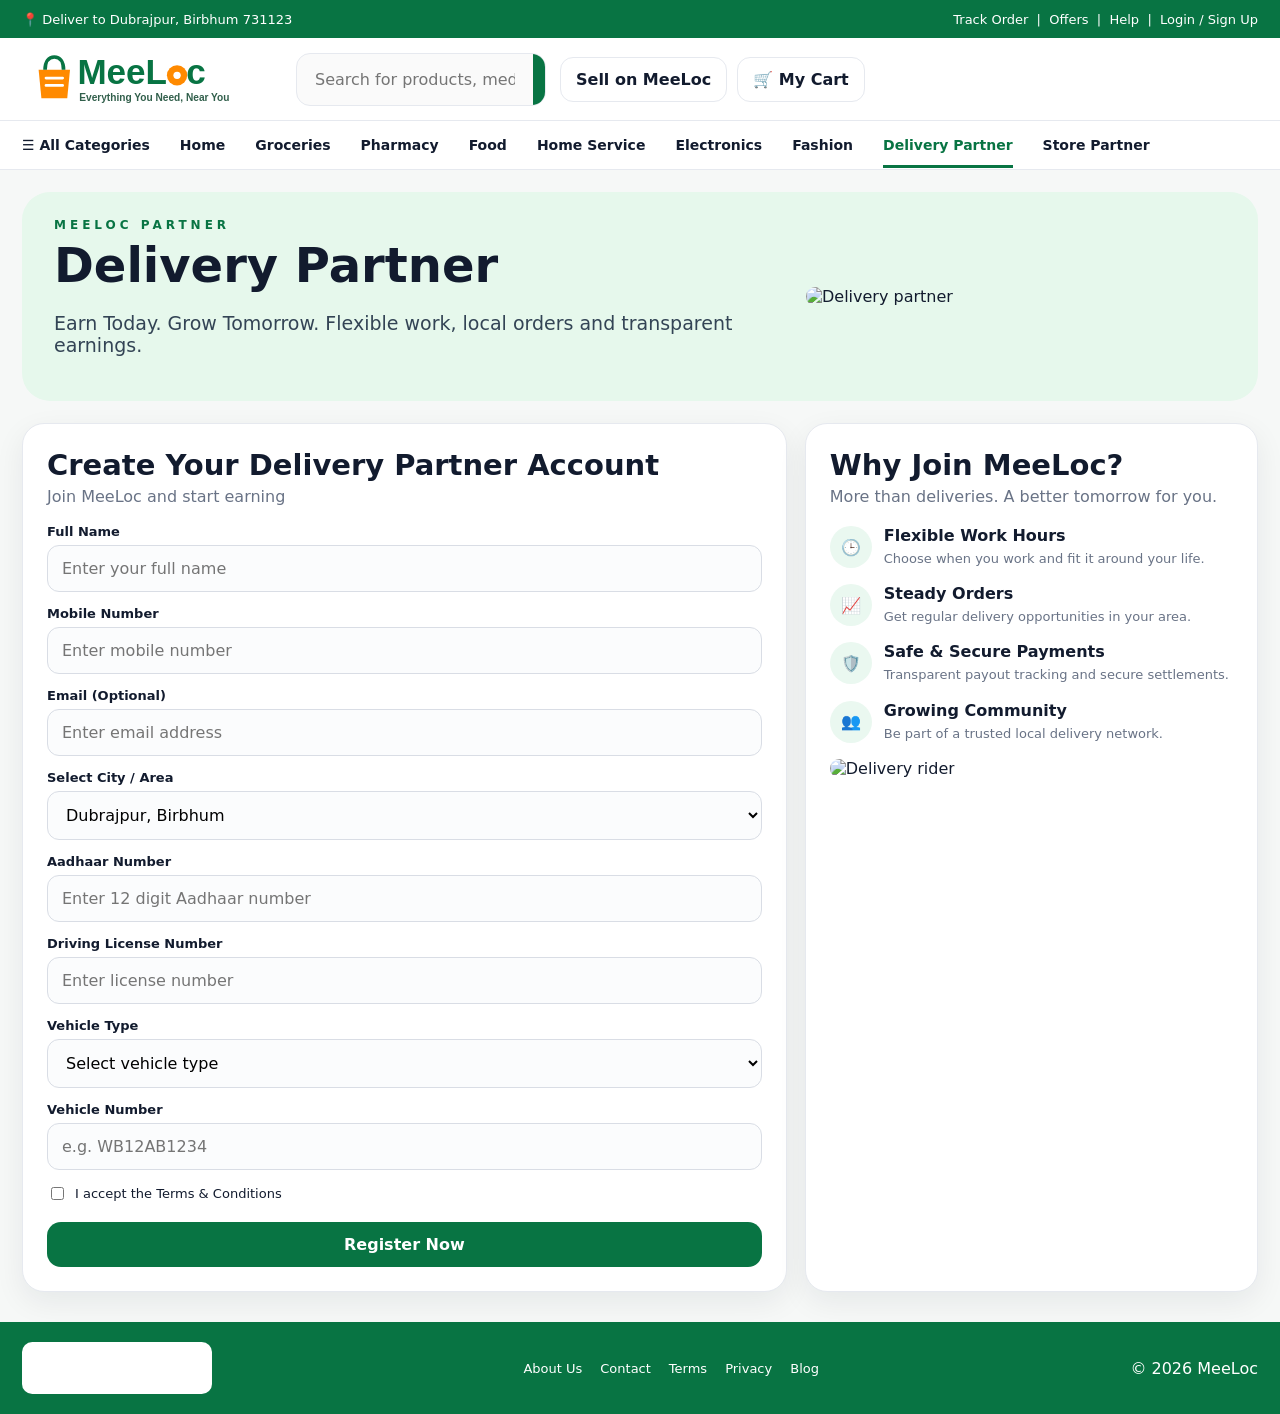
==== commit 0f0481e0: "Add real imagery to MeeLoc delivery partner page" ====
--- a/delivery-register.html
+++ b/delivery-register.html
@@ -1,3 +1,3 @@
-<!doctype html><html><head><meta charset="utf-8"><meta name="viewport" content="width=device-width,initial-scale=1"><title>MeeLoc Delivery Partner</title><link rel="stylesheet" href="styles.css"></head><body>
-<div class="topbar"><div class="container inner"><div>📍 Deliver to Dubrajpur, Birbhum 731123</div><div>Track Order &nbsp;|&nbsp; Offers &nbsp;|&nbsp; Help &nbsp;|&nbsp; Login / Sign Up</div></div></div><header class="header"><div class="container headrow"><a class="logo" href="index.html"><img src="assets/logo.svg" alt="MeeLoc"></a><div class="searchbar"><input placeholder="Search for products, medicines, groceries and more..."><button data-toast="Search demo only for now">Search</button></div><div class="actions"><a class="actionpill" href="seller-register.html">Sell on MeeLoc</a><a class="actionpill" href="index.html">🛒 My Cart</a></div></div></header><nav class="nav"><div class="container inner"><a href="index.html">☰ All Categories</a><a href="index.html">Home</a><a href="index.html#categories">Groceries</a><a href="index.html#categories">Pharmacy</a><a href="index.html#categories">Pet Care</a><a href="index.html#categories">Beauty</a><a href="index.html#categories">Electronics</a><a href="index.html#categories">Home & Kitchen</a><a class="active" href="delivery-register.html">Delivery Partner</a><a href="seller-register.html">Store Partner</a></div></nav>
-<main class="container"><section class="page-hero delivery"><div><div class="eyebrow">MEELOC PARTNER</div><h1>Delivery Partner</h1><p>Earn Today. Grow Tomorrow. Flexible work, local orders and transparent earnings.</p></div><img src="assets/rider.svg" alt=""></section><section class="form-layout"><form class="card demo-form" data-demo-redirect="delivery-dashboard.html"><h2>Create Your Delivery Partner Account</h2><div class="sub">Join MeeLoc and start earning</div><div class="form-grid"><div class="field"><label>Full Name</label><input required placeholder="Enter your full name"></div><div class="field"><label>Mobile Number</label><input required placeholder="Enter mobile number"></div><div class="field"><label>Email (Optional)</label><input type="email" placeholder="Enter email address"></div><div class="field"><label>Select City / Area</label><select><option>Dubrajpur, Birbhum</option><option>Suri, Birbhum</option></select></div><div class="field"><label>Aadhaar Number</label><input placeholder="Enter 12 digit Aadhaar number"></div><div class="field"><label>Driving License Number</label><input placeholder="Enter license number"></div><div class="field"><label>Vehicle Type</label><select><option>Select vehicle type</option><option>Bike</option><option>Scooter</option><option>Cycle</option></select></div><div class="field"><label>Vehicle Number</label><input placeholder="e.g. WB12AB1234"></div><label class="check"><input type="checkbox" required> I accept the Terms & Conditions</label><button class="btn green wide">Register Now</button></div></form><aside class="card"><h2>Why Join MeeLoc?</h2><div class="sub">More than deliveries. A better tomorrow for you.</div><div class="benefit-list"><div class="benefit-row"><div class="round">🕒</div><div><b>Flexible Work Hours</b><span>Choose when you work and fit it around your life.</span></div></div><div class="benefit-row"><div class="round">📈</div><div><b>Steady Orders</b><span>Get regular delivery opportunities in your area.</span></div></div><div class="benefit-row"><div class="round">🛡️</div><div><b>Safe & Secure Payments</b><span>Transparent payout tracking and secure settlements.</span></div></div><div class="benefit-row"><div class="round">👥</div><div><b>Growing Community</b><span>Be part of a trusted local delivery network.</span></div></div></div><img src="assets/rider.svg" alt="" style="width:100%;margin-top:18px"></aside></section></main><footer class="footer"><div class="container inner"><img src="assets/logo.svg" alt="MeeLoc"><div class="footer-links"><a href="#">About Us</a><a href="#">Contact</a><a href="#">Terms</a><a href="#">Privacy</a><a href="#">Blog</a></div><div>© 2026 MeeLoc</div></div></footer><div id="toast" class="toast"></div><script src="script.js"></script></body></html>+<!doctype html><html><head><meta charset="utf-8"><meta name="viewport" content="width=device-width,initial-scale=1"><title>MeeLoc Delivery Partner</title><link rel="stylesheet" href="styles.css"><link rel="stylesheet" href="real.css"></head><body>
+<div class="topbar"><div class="container inner"><div>📍 Deliver to Dubrajpur, Birbhum 731123</div><div>Track Order &nbsp;|&nbsp; Offers &nbsp;|&nbsp; Help &nbsp;|&nbsp; Login / Sign Up</div></div></div><header class="header"><div class="container headrow"><a class="logo" href="index.html"><img src="assets/logo.svg" alt="MeeLoc"></a><div class="searchbar"><input placeholder="Search for products, medicines, groceries and more..."><button data-toast="Search demo only for now">Search</button></div><div class="actions"><a class="actionpill" href="seller-register.html">Sell on MeeLoc</a><a class="actionpill" href="index.html">🛒 My Cart</a></div></div></header><nav class="nav"><div class="container inner"><a href="index.html">☰ All Categories</a><a href="index.html">Home</a><a href="index.html#categories">Groceries</a><a href="index.html#categories">Pharmacy</a><a href="index.html#categories">Food</a><a href="index.html#categories">Home Service</a><a href="index.html#categories">Electronics</a><a href="index.html#categories">Fashion</a><a class="active" href="delivery-register.html">Delivery Partner</a><a href="seller-register.html">Store Partner</a></div></nav>
+<main class="container"><section class="page-hero delivery"><div><div class="eyebrow">MEELOC PARTNER</div><h1>Delivery Partner</h1><p>Earn Today. Grow Tomorrow. Flexible work, local orders and transparent earnings.</p></div><img src="https://loremflickr.com/700/450/delivery-rider,motorcycle?lock=71" alt="Delivery partner"></section><section class="form-layout"><form class="card demo-form" data-demo-redirect="delivery-dashboard.html"><h2>Create Your Delivery Partner Account</h2><div class="sub">Join MeeLoc and start earning</div><div class="form-grid"><div class="field"><label>Full Name</label><input required placeholder="Enter your full name"></div><div class="field"><label>Mobile Number</label><input required placeholder="Enter mobile number"></div><div class="field"><label>Email (Optional)</label><input type="email" placeholder="Enter email address"></div><div class="field"><label>Select City / Area</label><select><option>Dubrajpur, Birbhum</option><option>Suri, Birbhum</option></select></div><div class="field"><label>Aadhaar Number</label><input placeholder="Enter 12 digit Aadhaar number"></div><div class="field"><label>Driving License Number</label><input placeholder="Enter license number"></div><div class="field"><label>Vehicle Type</label><select><option>Select vehicle type</option><option>Bike</option><option>Scooter</option><option>Cycle</option></select></div><div class="field"><label>Vehicle Number</label><input placeholder="e.g. WB12AB1234"></div><label class="check"><input type="checkbox" required> I accept the Terms & Conditions</label><button class="btn green wide">Register Now</button></div></form><aside class="card"><h2>Why Join MeeLoc?</h2><div class="sub">More than deliveries. A better tomorrow for you.</div><div class="benefit-list"><div class="benefit-row"><div class="round">🕒</div><div><b>Flexible Work Hours</b><span>Choose when you work and fit it around your life.</span></div></div><div class="benefit-row"><div class="round">📈</div><div><b>Steady Orders</b><span>Get regular delivery opportunities in your area.</span></div></div><div class="benefit-row"><div class="round">🛡️</div><div><b>Safe & Secure Payments</b><span>Transparent payout tracking and secure settlements.</span></div></div><div class="benefit-row"><div class="round">👥</div><div><b>Growing Community</b><span>Be part of a trusted local delivery network.</span></div></div></div><img class="real-card-photo" src="https://loremflickr.com/700/500/delivery-man,helmet?lock=72" alt="Delivery rider"></aside></section></main><footer class="footer"><div class="container inner"><img src="assets/logo.svg" alt="MeeLoc"><div class="footer-links"><a href="#">About Us</a><a href="#">Contact</a><a href="#">Terms</a><a href="#">Privacy</a><a href="#">Blog</a></div><div>© 2026 MeeLoc</div></div></footer><div id="toast" class="toast"></div><script src="script.js"></script></body></html>
--- a/real.css
+++ b/real.css
@@ -0,0 +1 @@
+.featured-stores{display:grid;grid-template-columns:repeat(5,1fr);gap:12px}.featured-store{background:#fff;border:1px solid #e4e9ec;border-radius:15px;overflow:hidden;box-shadow:0 5px 18px rgba(15,23,42,.04)}.featured-store>img{width:100%;height:120px;object-fit:cover}.featured-store>div{display:flex;justify-content:space-between;gap:8px;padding:10px 10px 2px;font-size:12px}.featured-store>div span{color:#ea6c09;font-weight:900}.featured-store p{margin:0;padding:0 10px 11px;color:#68766f;font-size:10px}.market-hero .hero-photo img,.market-promo img,.partner-cta img,.category-photo img,.product-pic img{display:block}.page-hero img{border-radius:18px;object-fit:cover!important;max-height:260px!important}.real-card-photo{width:100%;height:220px;object-fit:cover;border-radius:16px;margin-top:16px}.avatar.real-avatar{background-size:cover;background-position:center;color:transparent}.store-photo-strip{height:150px;border-radius:15px;background-size:cover;background-position:center;margin-top:14px}.product-pic{background:#f5f7f6}.product-pic img{transition:transform .25s ease}.product-card:hover .product-pic img,.featured-store:hover img{transform:scale(1.035)}@media(max-width:1100px){.featured-stores{grid-template-columns:repeat(3,1fr)}}@media(max-width:760px){.featured-stores{grid-template-columns:repeat(2,1fr)}.featured-store>img{height:110px}}
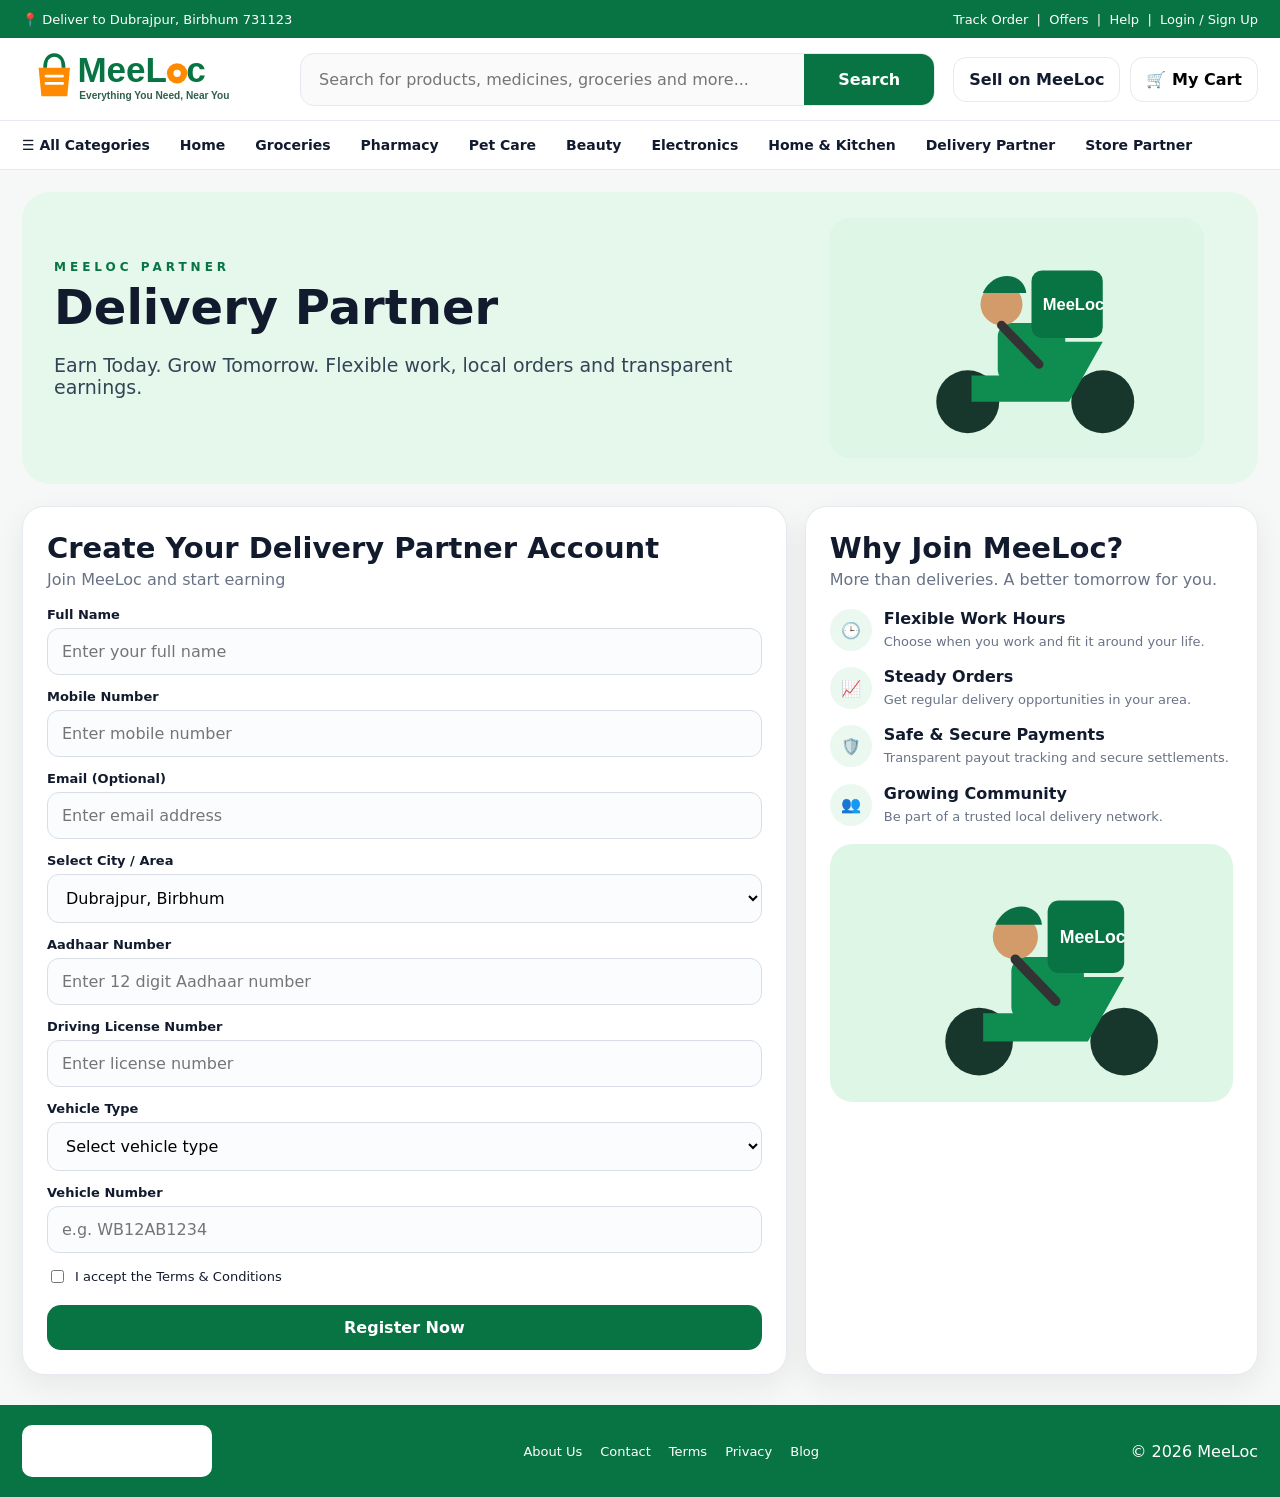
==== commit c57c4b87: "Add files via upload" ====
--- a/delivery-register.html
+++ b/delivery-register.html
@@ -1,3 +1,48 @@
-<!doctype html><html><head><meta charset="utf-8"><meta name="viewport" content="width=device-width,initial-scale=1"><title>MeeLoc Delivery Partner</title><link rel="stylesheet" href="styles.css"><link rel="stylesheet" href="real.css"></head><body>
-<div class="topbar"><div class="container inner"><div>📍 Deliver to Dubrajpur, Birbhum 731123</div><div>Track Order &nbsp;|&nbsp; Offers &nbsp;|&nbsp; Help &nbsp;|&nbsp; Login / Sign Up</div></div></div><header class="header"><div class="container headrow"><a class="logo" href="index.html"><img src="assets/logo.svg" alt="MeeLoc"></a><div class="searchbar"><input placeholder="Search for products, medicines, groceries and more..."><button data-toast="Search demo only for now">Search</button></div><div class="actions"><a class="actionpill" href="seller-register.html">Sell on MeeLoc</a><a class="actionpill" href="index.html">🛒 My Cart</a></div></div></header><nav class="nav"><div class="container inner"><a href="index.html">☰ All Categories</a><a href="index.html">Home</a><a href="index.html#categories">Groceries</a><a href="index.html#categories">Pharmacy</a><a href="index.html#categories">Food</a><a href="index.html#categories">Home Service</a><a href="index.html#categories">Electronics</a><a href="index.html#categories">Fashion</a><a class="active" href="delivery-register.html">Delivery Partner</a><a href="seller-register.html">Store Partner</a></div></nav>
-<main class="container"><section class="page-hero delivery"><div><div class="eyebrow">MEELOC PARTNER</div><h1>Delivery Partner</h1><p>Earn Today. Grow Tomorrow. Flexible work, local orders and transparent earnings.</p></div><img src="https://loremflickr.com/700/450/delivery-rider,motorcycle?lock=71" alt="Delivery partner"></section><section class="form-layout"><form class="card demo-form" data-demo-redirect="delivery-dashboard.html"><h2>Create Your Delivery Partner Account</h2><div class="sub">Join MeeLoc and start earning</div><div class="form-grid"><div class="field"><label>Full Name</label><input required placeholder="Enter your full name"></div><div class="field"><label>Mobile Number</label><input required placeholder="Enter mobile number"></div><div class="field"><label>Email (Optional)</label><input type="email" placeholder="Enter email address"></div><div class="field"><label>Select City / Area</label><select><option>Dubrajpur, Birbhum</option><option>Suri, Birbhum</option></select></div><div class="field"><label>Aadhaar Number</label><input placeholder="Enter 12 digit Aadhaar number"></div><div class="field"><label>Driving License Number</label><input placeholder="Enter license number"></div><div class="field"><label>Vehicle Type</label><select><option>Select vehicle type</option><option>Bike</option><option>Scooter</option><option>Cycle</option></select></div><div class="field"><label>Vehicle Number</label><input placeholder="e.g. WB12AB1234"></div><label class="check"><input type="checkbox" required> I accept the Terms & Conditions</label><button class="btn green wide">Register Now</button></div></form><aside class="card"><h2>Why Join MeeLoc?</h2><div class="sub">More than deliveries. A better tomorrow for you.</div><div class="benefit-list"><div class="benefit-row"><div class="round">🕒</div><div><b>Flexible Work Hours</b><span>Choose when you work and fit it around your life.</span></div></div><div class="benefit-row"><div class="round">📈</div><div><b>Steady Orders</b><span>Get regular delivery opportunities in your area.</span></div></div><div class="benefit-row"><div class="round">🛡️</div><div><b>Safe & Secure Payments</b><span>Transparent payout tracking and secure settlements.</span></div></div><div class="benefit-row"><div class="round">👥</div><div><b>Growing Community</b><span>Be part of a trusted local delivery network.</span></div></div></div><img class="real-card-photo" src="https://loremflickr.com/700/500/delivery-man,helmet?lock=72" alt="Delivery rider"></aside></section></main><footer class="footer"><div class="container inner"><img src="assets/logo.svg" alt="MeeLoc"><div class="footer-links"><a href="#">About Us</a><a href="#">Contact</a><a href="#">Terms</a><a href="#">Privacy</a><a href="#">Blog</a></div><div>© 2026 MeeLoc</div></div></footer><div id="toast" class="toast"></div><script src="script.js"></script></body></html>+<!doctype html><html><head><meta charset="utf-8"><meta name="viewport" content="width=device-width,initial-scale=1"><title>MeeLoc Delivery Partner</title><link rel="stylesheet" href="styles.css"></head><body>
+
+<div class="topbar"><div class="container inner"><div>📍 Deliver to Dubrajpur, Birbhum 731123</div><div>Track Order &nbsp;|&nbsp; Offers &nbsp;|&nbsp; Help &nbsp;|&nbsp; Login / Sign Up</div></div></div>
+<header class="header">
+  <div class="container headrow">
+    <a class="logo" href="index.html"><img src="assets/logo.svg" alt="MeeLoc"></a>
+    <div class="searchbar"><input id="searchInput" placeholder="Search for products, medicines, groceries and more..."><button data-toast="Search demo only for now">Search</button></div>
+    <div class="actions"><a class="actionpill" href="seller-register.html">Sell on MeeLoc</a><button class="actionpill" data-toast="Cart demo — checkout comes in next phase">🛒 My Cart</button></div>
+  </div>
+</header>
+<nav class="nav"><div class="container inner">
+<a href="index.html" class="">☰ All Categories</a>
+<a href="index.html" class="">Home</a>
+<a href="index.html#categories">Groceries</a><a href="index.html#categories">Pharmacy</a><a href="index.html#categories">Pet Care</a>
+<a href="index.html#categories">Beauty</a><a href="index.html#categories">Electronics</a><a href="index.html#categories">Home & Kitchen</a>
+<a href="delivery-register.html">Delivery Partner</a><a href="seller-register.html">Store Partner</a>
+</div></nav>
+
+<main class="container">
+<section class="page-hero delivery"><div><div class="eyebrow">MEELOC PARTNER</div><h1>Delivery Partner</h1><p>Earn Today. Grow Tomorrow. Flexible work, local orders and transparent earnings.</p></div><img src="assets/rider.svg" alt=""></section>
+<section class="form-layout">
+<form class="card demo-form"><h2>Create Your Delivery Partner Account</h2><div class="sub">Join MeeLoc and start earning</div><div class="form-grid">
+<div class="field"><label>Full Name</label><input required placeholder="Enter your full name"></div>
+<div class="field"><label>Mobile Number</label><input required placeholder="Enter mobile number"></div>
+<div class="field"><label>Email (Optional)</label><input type="email" placeholder="Enter email address"></div>
+<div class="field"><label>Select City / Area</label><select><option>Dubrajpur, Birbhum</option><option>Suri, Birbhum</option></select></div>
+<div class="field"><label>Aadhaar Number</label><input placeholder="Enter 12 digit Aadhaar number"></div>
+<div class="field"><label>Driving License Number</label><input placeholder="Enter license number"></div>
+<div class="field"><label>Vehicle Type</label><select><option>Select vehicle type</option><option>Bike</option><option>Scooter</option><option>Cycle</option></select></div>
+<div class="field"><label>Vehicle Number</label><input placeholder="e.g. WB12AB1234"></div>
+<label class="check"><input type="checkbox" required> I accept the Terms & Conditions</label>
+<button class="btn green wide">Register Now</button>
+</div></form>
+<aside class="card"><h2>Why Join MeeLoc?</h2><div class="sub">More than deliveries. A better tomorrow for you.</div>
+<div class="benefit-list">
+<div class="benefit-row"><div class="round">🕒</div><div><b>Flexible Work Hours</b><span>Choose when you work and fit it around your life.</span></div></div>
+<div class="benefit-row"><div class="round">📈</div><div><b>Steady Orders</b><span>Get regular delivery opportunities in your area.</span></div></div>
+<div class="benefit-row"><div class="round">🛡️</div><div><b>Safe & Secure Payments</b><span>Transparent payout tracking and secure settlements.</span></div></div>
+<div class="benefit-row"><div class="round">👥</div><div><b>Growing Community</b><span>Be part of a trusted local delivery network.</span></div></div>
+</div><img src="assets/rider.svg" alt="" style="width:100%;margin-top:18px"></aside>
+</section>
+</main>
+<footer class="footer"><div class="container inner">
+  <img src="assets/logo.svg" alt="MeeLoc">
+  <div class="footer-links"><a href="#">About Us</a><a href="#">Contact</a><a href="#">Terms</a><a href="#">Privacy</a><a href="#">Blog</a></div>
+  <div>© 2026 MeeLoc</div>
+</div></footer><div id="toast" class="toast"></div><script src="script.js"></script>
+</body></html>
--- a/styles.css
+++ b/styles.css
@@ -1,3 +1,4 @@
+
 :root{
   --green:#087443;--green2:#0f9657;--green3:#eaf8f0;--orange:#f36b16;--orange2:#fff2e6;
   --ink:#121b2e;--muted:#697386;--line:#e6e9ef;--bg:#f6f8f7;--white:#fff;
@@ -7,60 +8,56 @@
 a{color:inherit;text-decoration:none} button,input,select,textarea{font:inherit}.container{max-width:1460px;margin:auto;padding:0 22px}
 .topbar{background:var(--green);color:white;font-size:13px}.topbar .inner{min-height:38px;display:flex;align-items:center;justify-content:space-between;gap:15px}
 .header{background:#fff;border-bottom:1px solid var(--line);position:sticky;top:0;z-index:20}
-.headrow{min-height:82px;display:grid;grid-template-columns:260px 250px 1fr auto auto;align-items:center;gap:14px}
-.logo{display:flex;align-items:center;gap:10px}.logo img{width:240px;max-height:68px;object-fit:contain}
-.location-box{border:1px solid var(--line);border-radius:14px;padding:9px 11px;background:#fff}.searchbar{display:flex;border:1px solid var(--line);border-radius:14px;overflow:hidden;background:#fafafa}
+.headrow{min-height:82px;display:grid;grid-template-columns:260px 1fr auto;align-items:center;gap:18px}
+.logo img{width:240px;max-height:68px;object-fit:contain}.searchbar{display:flex;border:1px solid var(--line);border-radius:14px;overflow:hidden;background:#fafafa}
 .searchbar input{border:0;outline:0;background:transparent;padding:16px 18px;flex:1}.searchbar button{border:0;background:var(--green);color:#fff;font-weight:800;padding:0 34px}
-.actions{display:flex;align-items:center;gap:10px}.actionpill{padding:12px 15px;border:1px solid var(--line);border-radius:13px;background:#fff;font-weight:800}
+.actions{display:flex;align-items:center;gap:10px}.actionpill{padding:12px 15px;border:1px solid var(--line);border-radius:13px;background:#fff;font-weight:700}
 .nav{background:#fff;border-bottom:1px solid var(--line)}.nav .inner{display:flex;align-items:center;gap:30px;min-height:48px;font-size:14px;font-weight:700;overflow:auto}
 .nav a.active{color:var(--green);border-bottom:3px solid var(--green);padding:15px 0 12px}
-.hero{margin:22px 0 14px;display:grid;grid-template-columns:1.2fr .8fr;min-height:310px;border-radius:28px;background:linear-gradient(135deg,#eaf8e8,#c7efc9);overflow:hidden;box-shadow:var(--shadow)}
+.hero{margin:22px 0 14px;display:grid;grid-template-columns:1.05fr .95fr;min-height:330px;border-radius:28px;background:linear-gradient(135deg,#eaf8e8,#c7efc9);overflow:hidden;box-shadow:var(--shadow)}
 .hero-copy{padding:38px 0 35px 44px;align-self:center}.eyebrow{letter-spacing:4px;font-size:12px;font-weight:900;color:var(--green)}
-.hero h1{font-size:48px;line-height:1.02;margin:12px 0 14px;letter-spacing:-1.8px}.hero p{font-size:16px;line-height:1.55;color:#315849;max-width:620px}
+.hero h1{font-size:54px;line-height:1.02;margin:12px 0 14px;letter-spacing:-2px}.hero p{font-size:18px;line-height:1.55;color:#315849;max-width:620px}
 .btn{display:inline-flex;align-items:center;justify-content:center;border:0;border-radius:14px;padding:13px 22px;font-weight:900;cursor:pointer}.btn.green{background:var(--green);color:#fff}.btn.orange{background:var(--orange);color:#fff}.btn.outline{background:#fff;color:var(--green);border:1px solid var(--green)}
-.hero-art{background:url('assets/grocery-hero.svg') center/cover no-repeat;min-height:310px}.benefits{display:grid;grid-template-columns:repeat(4,1fr);gap:10px;background:#fff;border:1px solid var(--line);border-radius:20px;padding:15px;margin:14px 0 25px}
-.benefit{display:flex;gap:12px;align-items:center;padding:8px 16px;border-right:1px solid var(--line)}.benefit:last-child{border-right:0}.bicon{width:42px;height:42px;border-radius:13px;background:var(--green3);display:grid;place-items:center;font-size:21px}
-.section{margin-top:30px}.section-head{display:flex;align-items:center;justify-content:space-between;margin-bottom:14px}.section-head h2{margin:0;font-size:25px;letter-spacing:-.5px}.section-head span,.section-head a{color:var(--green);font-weight:900;font-size:13px}
-.categories{display:grid;grid-template-columns:repeat(10,1fr);gap:12px}.category{background:#fff;border:1px solid var(--line);border-radius:18px;padding:12px 7px;text-align:center}.category-img{height:72px;border-radius:14px;display:grid;place-items:center;font-size:42px;background:#f2f7f4;margin-bottom:9px}.category b{font-size:11px;line-height:1.2;display:block}
-.products{display:grid;grid-template-columns:repeat(6,1fr);gap:14px}.product{background:#fff;border:1px solid var(--line);border-radius:20px;padding:12px}.product-image{height:145px;border-radius:16px;display:grid;place-items:center;font-size:72px;background:linear-gradient(145deg,#f8fbf9,#edf5f0);position:relative;margin-bottom:10px}.discount{position:absolute;left:8px;top:8px;font-size:9px;font-weight:1000;color:#087a50;background:#e1f7ec;padding:5px 7px;border-radius:7px}.delivery-time{display:inline-block;font-size:9px;font-weight:900;background:#f1f3f2;padding:4px 6px;border-radius:6px;color:#4b5a54}.product h4{min-height:35px;margin:7px 0 5px;font-size:13px;line-height:1.25}.unit{font-size:10px;color:var(--muted)}.product-footer{margin-top:10px;display:flex;justify-content:space-between;align-items:flex-end}.price strong{font-size:15px}.price del{font-size:9px;color:#9aa7a1;margin-left:4px}.add-btn{border:1px solid var(--green);background:#f2fff8;color:var(--green);font-size:12px;font-weight:1000;border-radius:10px;padding:8px 13px}
-.store-grid{display:grid;grid-template-columns:repeat(4,1fr);gap:14px}.store{background:#fff;border:1px solid var(--line);border-radius:20px;padding:14px}.store-top{display:flex;gap:11px;align-items:center}.store-logo{width:56px;height:56px;border-radius:16px;background:#f1f5f3;display:grid;place-items:center;font-size:29px}.store h4{margin:0 0 4px;font-size:14px}.store p{margin:0;font-size:10px;color:var(--muted)}.chips{display:flex;gap:6px;flex-wrap:wrap;margin-top:10px}.chip{background:#f1f4f2;padding:5px 8px;border-radius:999px;font-size:9px;font-weight:800}
-.join{margin-top:30px;background:#151b19;color:#fff;border-radius:24px;padding:24px;display:flex;justify-content:space-between;gap:20px;align-items:center}.join h3{margin:0 0 5px;font-size:24px}.join p{margin:0;color:#cfd7d3;font-size:12px}.join-btn{border:0;border-radius:13px;background:var(--orange);color:#fff;padding:12px 18px;font-weight:900}
-.footer{margin-top:30px;background:var(--green);color:white}.footer .inner{display:flex;align-items:center;justify-content:space-between;gap:20px;min-height:92px}.footer img{width:190px;filter:brightness(0) invert(1)}.footer-links{display:flex;gap:18px;font-size:13px;flex-wrap:wrap}
+.hero-art{background:url('assets/grocery-hero.svg') center/cover no-repeat;min-height:330px}
+.benefits{display:grid;grid-template-columns:repeat(4,1fr);gap:10px;background:#fff;border:1px solid var(--line);border-radius:20px;padding:15px;margin:14px 0 25px}
+.benefit{display:flex;gap:12px;align-items:center;padding:8px 16px;border-right:1px solid var(--line)}.benefit:last-child{border-right:0}.bicon{width:42px;height:42px;border-radius:50%;display:grid;place-items:center;background:var(--green3);font-size:22px}
+.section{margin:24px 0}.section-head{display:flex;justify-content:space-between;align-items:end;margin-bottom:14px}.section h2{margin:0;font-size:28px}.section-head a{color:var(--green);font-weight:800}
+.categories{display:grid;grid-template-columns:repeat(12,1fr);gap:10px}.cat{background:#fff;border:1px solid var(--line);border-radius:18px;padding:10px;text-align:center;box-shadow:0 4px 12px rgba(17,24,39,.03)}.cat .pic{height:78px;border-radius:14px;background:#f1f6f3;display:grid;place-items:center;font-size:42px}.cat span{display:block;font-size:12px;font-weight:800;line-height:1.25;margin-top:8px}
+.promos{display:grid;grid-template-columns:1fr 1fr;gap:16px}.promo{border-radius:24px;min-height:220px;overflow:hidden;position:relative;padding:28px}.promo.green{background:#dff7e8}.promo.orange{background:#fff0da}.promo h3{font-size:30px;margin:0 0 8px}.promo p{max-width:300px;color:#46535a}.promo img{position:absolute;right:0;bottom:0;width:55%;height:100%;object-fit:cover}
+.join-grid{display:grid;grid-template-columns:1fr 1fr;gap:16px}.join{background:#fff;border:1px solid var(--line);border-radius:22px;padding:22px;display:grid;grid-template-columns:1fr 220px;align-items:center;overflow:hidden}.join h3{font-size:25px;margin:0 0 7px}.join img{width:230px}.footer{margin-top:30px;background:var(--green);color:white}.footer .inner{display:flex;align-items:center;justify-content:space-between;gap:20px;min-height:92px}.footer img{width:190px;filter:brightness(0) invert(1)}.footer-links{display:flex;gap:18px;font-size:13px;flex-wrap:wrap}
+
+/* Forms */
 .page-hero{margin:22px 0;border-radius:28px;padding:26px 32px;display:grid;grid-template-columns:1fr 420px;align-items:center;overflow:hidden}.page-hero.delivery{background:#e6f8ec}.page-hero.store{background:#fff0df}.page-hero h1{font-size:48px;margin:5px 0}.page-hero p{font-size:19px;color:#345}.page-hero img{width:100%;max-height:240px;object-fit:contain}
-.form-layout{display:grid;grid-template-columns:1.35fr .8fr;gap:18px}.card{background:#fff;border:1px solid var(--line);border-radius:22px;box-shadow:var(--shadow);padding:24px}.card h2{margin:0 0 5px;font-size:29px}.sub{color:var(--muted);margin-bottom:18px}.form-grid{display:grid;gap:14px}.field label{display:block;font-size:13px;font-weight:800;margin-bottom:6px}.field input,.field select,.field textarea{width:100%;padding:13px 14px;border:1px solid #d9dde5;border-radius:12px;background:#fbfcfd;outline:none}.field textarea{min-height:90px}.upload{border:1.5px dashed #bfc6d2;border-radius:14px;padding:26px;text-align:center;color:var(--muted);background:#fbfcfd}.check{display:flex;align-items:center;gap:8px;font-size:13px}.wide{width:100%;margin-top:5px}.benefit-list{display:grid;gap:16px;margin-top:20px}.benefit-row{display:flex;gap:12px}.round{width:42px;height:42px;border-radius:50%;display:grid;place-items:center;background:var(--green3);flex:0 0 42px}.orange .round{background:var(--orange2)}.benefit-row b{display:block;margin-bottom:3px}.benefit-row span{font-size:13px;color:var(--muted);line-height:1.4}
-.dash{display:grid;grid-template-columns:240px 1fr;min-height:100vh;background:#f5f7f9}.sidebar{background:linear-gradient(180deg,#077543,#04532f);color:#fff;padding:26px 14px;position:sticky;top:0;height:100vh}.sidebar.orange{background:linear-gradient(180deg,#853f05,#603001)}.side-logo{font-size:31px;font-weight:900;margin:0 10px 28px}.menu{display:grid;gap:8px}.menu a{padding:12px 14px;border-radius:12px;display:flex;gap:12px;align-items:center}.menu a.active{background:rgba(255,255,255,.16)}.dash-main{padding:24px}.dash-top{display:flex;align-items:center;justify-content:space-between;margin-bottom:18px}.profile{display:flex;align-items:center;gap:12px}.avatar{width:52px;height:52px;border-radius:50%;background:linear-gradient(135deg,#c9f1d7,#79c99b);display:grid;place-items:center;font-weight:900;font-size:22px}.status{display:flex;gap:10px;align-items:center}.toggle{width:58px;height:30px;border-radius:999px;background:#b9eccc;padding:4px}.toggle:after{content:"";display:block;width:22px;height:22px;border-radius:50%;background:#fff;margin-left:28px}.stats{display:grid;grid-template-columns:repeat(4,1fr);gap:14px}.stat{border-radius:18px;padding:18px;border:1px solid var(--line);background:#fff}.stat.green{background:#eafff0}.stat.orange{background:#fff1e2}.stat.blue{background:#e9f2ff}.stat.purple{background:#f3eaff}.stat .value{font-size:33px;font-weight:900;margin-top:8px}.panel{background:#fff;border:1px solid var(--line);border-radius:20px;padding:20px;margin-top:16px}.panel-head{display:flex;justify-content:space-between;align-items:center}.order-card{display:grid;grid-template-columns:1fr 290px;gap:14px;margin-top:14px}.order-main{border:1px solid var(--line);border-radius:16px;padding:16px}.customer-box{background:#effaf2;border-radius:16px;padding:16px}.order-meta{display:grid;grid-template-columns:repeat(3,1fr);gap:10px;margin-top:12px}.meta-box{background:#f7f8fa;border-radius:12px;padding:10px}.mapbox{height:300px;border-radius:18px;background:linear-gradient(120deg,transparent 44%,#d8e7df 45%,#d8e7df 47%,transparent 48%),linear-gradient(35deg,transparent 47%,#dfe9e3 48%,#dfe9e3 50%,transparent 51%),#eef4f0;position:relative;overflow:hidden}.route{position:absolute;left:20%;top:55%;width:55%;height:8px;border-radius:8px;background:#2287ff;transform:rotate(-12deg)}.pin{position:absolute;width:24px;height:24px;border-radius:50% 50% 50% 0;background:#e63232;transform:rotate(-45deg)}.pin.start{left:18%;top:52%;background:var(--green)}.pin.end{right:20%;top:35%}.quick-grid{display:grid;grid-template-columns:repeat(4,1fr);gap:12px;margin-top:16px}.quick{padding:18px;border-radius:16px;background:#fff;border:1px solid var(--line);font-weight:800}.table{width:100%;border-collapse:collapse;margin-top:10px}.table th,.table td{text-align:left;padding:13px 10px;border-bottom:1px solid var(--line);font-size:13px}.pill{padding:5px 10px;border-radius:999px;font-size:11px;font-weight:800;display:inline-block}.pill.new{background:#e3f0ff;color:#1f5fe0}.pill.prep{background:#fff0d4;color:#c56c00}.pill.out{background:#e5efff;color:#1267df}.pill.done{background:#dcf7e6;color:#137c45}.split{display:grid;grid-template-columns:1fr 280px;gap:16px}.actions-stack{display:grid;gap:10px}.action-btn{border:0;color:#fff;border-radius:12px;padding:12px;font-weight:800}.action-btn.green{background:#0f9657}.action-btn.orange{background:#f36b16}.action-btn.blue{background:#2e70ef}.action-btn.purple{background:#7740d8}.toast{position:fixed;right:20px;bottom:20px;background:#111827;color:white;padding:13px 17px;border-radius:12px;box-shadow:var(--shadow);display:none;z-index:50}.toast.show{display:block}
-@media(max-width:1050px){.headrow{grid-template-columns:190px 220px 1fr auto}.login{display:none}.categories{grid-template-columns:repeat(5,1fr)}.products{grid-template-columns:repeat(4,1fr)}.store-grid{grid-template-columns:repeat(2,1fr)}.form-layout,.page-hero{grid-template-columns:1fr}.page-hero img{max-height:220px}.dash{grid-template-columns:78px 1fr}.sidebar{padding:20px 8px}.side-logo{font-size:0}.side-logo:after{content:"M";font-size:28px}.menu a span:last-child{display:none}.stats{grid-template-columns:repeat(2,1fr)}.order-card,.split{grid-template-columns:1fr}.quick-grid{grid-template-columns:repeat(2,1fr)}}
-@media(max-width:650px){.topbar{font-size:11px}.headrow{grid-template-columns:1fr auto;padding:10px 12px}.logo-text{font-size:23px}.location-box,.searchbar{grid-column:1/3}.cart{display:none}.container{padding:0 12px}.hero{grid-template-columns:1fr;padding:0;min-height:365px}.hero h1{font-size:35px}.info-grid{grid-template-columns:repeat(2,1fr)}.categories{grid-template-columns:repeat(4,1fr);gap:8px}.products{grid-template-columns:repeat(2,1fr);gap:9px}.store-grid{grid-template-columns:1fr}.footer .inner{flex-direction:column;align-items:flex-start;padding:22px 0}.page-hero{padding:20px}.page-hero h1{font-size:38px}.dash-main{padding:12px}.stats{grid-template-columns:1fr}.quick-grid{grid-template-columns:1fr}.dash{grid-template-columns:64px 1fr}.sidebar{padding:16px 6px}.menu a{justify-content:center;padding:11px 8px}.order-meta{grid-template-columns:1fr}}
+.form-layout{display:grid;grid-template-columns:1.35fr .8fr;gap:18px}.card{background:#fff;border:1px solid var(--line);border-radius:22px;box-shadow:var(--shadow);padding:24px}.card h2{margin:0 0 5px;font-size:29px}.sub{color:var(--muted);margin-bottom:18px}
+.form-grid{display:grid;gap:14px}.field label{display:block;font-size:13px;font-weight:800;margin-bottom:6px}.field input,.field select,.field textarea{width:100%;padding:13px 14px;border:1px solid #d9dde5;border-radius:12px;background:#fbfcfd;outline:none}.field textarea{min-height:90px}.upload{border:1.5px dashed #bfc6d2;border-radius:14px;padding:26px;text-align:center;color:var(--muted);background:#fbfcfd}
+.check{display:flex;align-items:center;gap:8px;font-size:13px}.wide{width:100%;margin-top:5px}.benefit-list{display:grid;gap:16px;margin-top:20px}.benefit-row{display:flex;gap:12px}.round{width:42px;height:42px;border-radius:50%;display:grid;place-items:center;background:var(--green3);flex:0 0 42px}.orange .round{background:var(--orange2)}
+.benefit-row b{display:block;margin-bottom:3px}.benefit-row span{font-size:13px;color:var(--muted);line-height:1.4}
 
-/* ===== MeeLoc Storefront V2 ===== */
-.storefront-v2{background:#fff;color:#101827}
-.market-top{background:#067843;color:#fff;font-size:12px}
-.market-top-inner{min-height:38px;display:grid;grid-template-columns:1fr auto 1fr;gap:16px;align-items:center}
-.market-top-inner>div:last-child{text-align:right}.market-top a{color:#fff}.promo-copy{text-align:center}
-.market-header{background:#fff;border-bottom:1px solid #e7ebef}
-.market-head-row{min-height:88px;display:grid;grid-template-columns:270px 1fr auto auto;align-items:center;gap:18px}
-.market-logo img{width:245px;max-width:100%}
-.market-search{height:52px;border:1px solid #dfe4e8;border-radius:14px;display:flex;align-items:center;overflow:hidden;background:#fafbfb}
-.market-search>span{font-size:25px;margin-left:15px;color:#475569}.market-search input{flex:1;border:0;background:transparent;outline:0;padding:0 14px;font-size:14px}
-.market-search button{height:100%;border:0;background:#087b45;color:white;padding:0 34px;font-weight:800}
-.market-account,.market-cart{height:54px;border:0;background:#fff;display:flex;align-items:center;gap:10px;border-left:1px solid #e6e9ec;padding:0 12px;text-align:left}
-.market-account small,.market-cart small{display:block;color:#697386;margin-top:2px}.account-icon{font-size:27px;color:#087b45}.market-cart>span:first-child{font-size:27px}
-.market-nav{border-top:1px solid #f2f3f4;border-bottom:1px solid #e8ebed;background:white}.market-nav-inner{min-height:48px;display:flex;align-items:center;gap:30px;overflow:auto;white-space:nowrap;font-size:13px}
-.market-nav a{padding:15px 0}.market-nav a.active{color:#087b45;border-bottom:3px solid #087b45}.allcat{font-weight:900;min-width:150px}
-.market-main{padding-top:18px;padding-bottom:40px}
-.market-hero{min-height:300px;border-radius:20px;background:linear-gradient(100deg,#effbea,#c9f1ce);display:grid;grid-template-columns:.9fr 1.05fr .45fr;overflow:hidden;position:relative}
-.market-hero-copy{padding:34px 10px 30px 36px;z-index:2}.mini-label{font-size:11px;font-weight:900;letter-spacing:2.2px;color:#087b45}.market-hero h1{font-size:44px;line-height:1.02;margin:10px 0 12px;color:#093f2a;letter-spacing:-1px}.market-hero-copy p{max-width:520px;color:#315649;font-size:16px;line-height:1.5}
-.primary-market-btn,.promo-btn{border:0;border-radius:999px;padding:11px 22px;font-weight:900;color:white;background:#087b45}.hero-dots{margin-top:20px;display:flex;gap:8px}.hero-dots span,.hero-dots i{width:9px;height:9px;border-radius:50%;background:#c1dabe}.hero-dots span{background:#087b45}
-.hero-photo{display:flex;align-items:end;justify-content:center;overflow:hidden}.hero-photo img{width:100%;height:100%;object-fit:cover;object-position:center}
-.hero-points{padding:25px 24px 20px 5px;display:grid;align-content:center;gap:16px}.hero-points>div{display:flex;align-items:center;gap:10px;font-size:12px;line-height:1.3;color:#163d2e}.hero-points b{width:38px;height:38px;border-radius:50%;background:#087b45;color:white;display:grid;place-items:center;font-size:17px;flex:0 0 38px}
-.market-benefits{margin-top:12px;border:1px solid #e3e8eb;background:#f8faf9;border-radius:15px;display:grid;grid-template-columns:repeat(5,1fr);padding:12px 0}
-.market-benefits>div{display:flex;align-items:center;gap:12px;padding:4px 22px;border-right:1px solid #dde5e0}.market-benefits>div:last-child{border-right:0}.market-benefits>div>span{font-size:28px;color:#087b45}.market-benefits p{margin:0;font-size:12px}.market-benefits b{display:block}.market-benefits small{display:block;color:#52615b;margin-top:2px}
-.market-section{padding-top:26px}.market-title{display:flex;align-items:end;justify-content:space-between;margin-bottom:14px}.market-title h2{margin:0;font-size:25px}.market-title p{margin:4px 0 0;color:#738078;font-size:12px}.market-title a{color:#087b45;font-weight:900;font-size:12px}
-.category-grid{display:grid;grid-template-columns:repeat(12,1fr);gap:10px}.category-card{border:0;background:transparent;padding:0;text-align:center;cursor:pointer}.category-photo{height:92px;border-radius:14px;background:#f1f6fa;border:1px solid #e9eef2;display:flex;align-items:center;justify-content:center;overflow:hidden}.category-photo img{width:100%;height:100%;object-fit:cover}.category-card>span:last-child{font-size:11px;font-weight:800;line-height:1.25;display:block;margin-top:8px}
-.product-grid{display:grid;grid-template-columns:repeat(6,1fr);gap:12px}.product-card{border:1px solid #e6ebee;border-radius:16px;padding:10px;background:white;box-shadow:0 5px 18px rgba(15,23,42,.045)}.product-pic{height:150px;border-radius:13px;background:#f3f6f7;position:relative;overflow:hidden}.product-pic img{width:100%;height:100%;object-fit:cover}.discount{position:absolute;top:8px;left:8px;background:#e5f8ed;color:#087b45;font-size:9px;font-weight:900;border-radius:6px;padding:5px 7px;z-index:1}.eta{display:inline-block;font-size:9px;font-weight:900;background:#f2f4f3;border-radius:5px;padding:4px 6px;margin-top:9px}.product-card h3{font-size:13px;min-height:34px;margin:8px 0 3px}.product-card p{margin:0;color:#748078;font-size:10px}.product-bottom{display:flex;align-items:center;justify-content:space-between;margin-top:10px}.product-bottom strong{font-size:15px}.product-bottom del{color:#96a09b;font-size:10px}.add-btn{border:1px solid #0a9958;background:#f1fff7;color:#087b45;font-weight:900;border-radius:8px;padding:8px 13px}
-.market-promo-grid{display:grid;grid-template-columns:1fr 1fr;gap:14px;margin-top:30px}.market-promo{min-height:220px;border-radius:18px;display:grid;grid-template-columns:.8fr 1.2fr;overflow:hidden;padding:24px 0 0 25px}.market-promo.medicine{background:#def7e8}.market-promo.petcare{background:#fff0d8}.market-promo h2{font-size:30px;line-height:1;margin:7px 0}.market-promo p{font-size:12px;color:#53625b;max-width:260px}.market-promo img{width:100%;height:100%;object-fit:cover}.promo-btn.orange{background:#f36b16}.orange-text{color:#c84b08}
-.partner-cta-grid{display:grid;grid-template-columns:1fr 1fr;gap:14px;margin-top:14px}.partner-cta{min-height:190px;border-radius:18px;display:grid;grid-template-columns:1fr 240px;align-items:center;overflow:hidden;padding:20px 0 20px 24px}.partner-cta.delivery{background:#e1f8e8}.partner-cta.seller{background:#fff0db}.partner-cta h2{font-size:23px;margin:0 0 6px}.partner-cta p{font-size:12px;color:#52615b}.partner-cta img{width:100%;height:150px;object-fit:cover;object-position:center}.partner-link{display:inline-block;color:white;border-radius:999px;padding:10px 16px;font-size:12px;font-weight:900;margin-top:5px}.partner-link.green{background:#087b45}.partner-link.orange{background:#f36b16}.demo-link{display:block;font-size:11px;font-weight:800;margin-top:9px;color:#087b45}
-.market-footer{background:#067843;color:white;padding:23px 0}.market-footer-inner{display:grid;grid-template-columns:250px 1fr auto;gap:25px;align-items:center}.market-footer img{width:180px;filter:brightness(0) invert(1)}.market-footer p{margin:2px 0;font-size:11px}.footer-links-v2{display:flex;gap:20px;justify-content:center;font-size:12px}
-.ui-overlay{position:fixed;inset:0;background:rgba(3,15,10,.48);display:none;align-items:center;justify-content:center;padding:18px;z-index:100}.ui-overlay.open{display:flex}.ui-modal{background:white;border-radius:20px;width:min(440px,96vw);padding:24px;position:relative;box-shadow:0 30px 80px rgba(0,0,0,.22)}.modal-close{position:absolute;right:14px;top:10px;border:0;background:transparent;font-size:28px}.modal-form{display:grid;gap:12px}.modal-form input{padding:13px;border:1px solid #dfe5e8;border-radius:10px}.modal-form button{border:0;background:#087b45;color:white;border-radius:10px;padding:13px;font-weight:900}.cart-line{display:flex;justify-content:space-between;border-bottom:1px solid #e7ebee;padding:10px 0}
-@media(max-width:1150px){.market-top-inner{grid-template-columns:1fr 1fr}.promo-copy{display:none}.market-head-row{grid-template-columns:220px 1fr auto}.market-account{display:none}.category-grid{grid-template-columns:repeat(6,1fr)}.product-grid{grid-template-columns:repeat(4,1fr)}.market-hero{grid-template-columns:1fr 1fr}.hero-points{display:none}.market-benefits{grid-template-columns:repeat(3,1fr)}}
-@media(max-width:760px){.market-top-inner{display:flex;justify-content:space-between}.market-top-inner>div:last-child{display:none}.market-head-row{grid-template-columns:1fr auto;padding-top:10px;padding-bottom:10px}.market-logo img{width:185px}.market-search{grid-column:1/3;grid-row:2}.market-cart{grid-column:2}.market-nav-inner{gap:20px}.market-hero{grid-template-columns:1fr;min-height:auto}.market-hero-copy{padding:27px 24px}.market-hero h1{font-size:36px}.hero-photo{height:220px}.market-benefits{grid-template-columns:1fr 1fr}.market-benefits>div{border-bottom:1px solid #e1e8e4}.category-grid{grid-template-columns:repeat(4,1fr)}.product-grid{grid-template-columns:repeat(2,1fr)}.market-promo-grid,.partner-cta-grid{grid-template-columns:1fr}.market-promo{grid-template-columns:1fr 1fr}.partner-cta{grid-template-columns:1fr 170px}.market-footer-inner{grid-template-columns:1fr}.footer-links-v2{justify-content:flex-start;flex-wrap:wrap}}
+/* Dashboards */
+.dash{display:grid;grid-template-columns:240px 1fr;min-height:100vh;background:#f5f7f9}.sidebar{background:linear-gradient(180deg,#077543,#04532f);color:#fff;padding:26px 14px;position:sticky;top:0;height:100vh}.sidebar.orange{background:linear-gradient(180deg,#853f05,#603001)}.side-logo{font-size:31px;font-weight:900;margin:0 10px 28px}.menu{display:grid;gap:8px}.menu a{padding:12px 14px;border-radius:12px;display:flex;gap:12px;align-items:center}.menu a.active{background:rgba(255,255,255,.16)}.dash-main{padding:24px}.dash-top{display:flex;align-items:center;justify-content:space-between;margin-bottom:18px}.profile{display:flex;align-items:center;gap:12px}.avatar{width:52px;height:52px;border-radius:50%;background:linear-gradient(135deg,#c9f1d7,#79c99b);display:grid;place-items:center;font-weight:900;font-size:22px}.status{display:flex;gap:10px;align-items:center}.toggle{width:58px;height:30px;border-radius:999px;background:#b9eccc;padding:4px}.toggle:after{content:"";display:block;width:22px;height:22px;border-radius:50%;background:#fff;margin-left:28px}.stats{display:grid;grid-template-columns:repeat(4,1fr);gap:14px}.stat{border-radius:18px;padding:18px;border:1px solid var(--line);background:#fff}.stat.green{background:#eafff0}.stat.orange{background:#fff1e2}.stat.blue{background:#e9f2ff}.stat.purple{background:#f3eaff}.stat .value{font-size:33px;font-weight:900;margin-top:8px}.panel{background:#fff;border:1px solid var(--line);border-radius:20px;padding:20px;margin-top:16px}.panel-head{display:flex;justify-content:space-between;align-items:center}.order-card{display:grid;grid-template-columns:1fr 290px;gap:14px;margin-top:14px}.order-main{border:1px solid var(--line);border-radius:16px;padding:16px}.customer-box{background:#effaf2;border-radius:16px;padding:16px}.order-meta{display:grid;grid-template-columns:repeat(3,1fr);gap:10px;margin-top:12px}.meta-box{background:#f7f8fa;border-radius:12px;padding:10px}.mapbox{height:300px;border-radius:18px;background:
+linear-gradient(120deg,transparent 44%,#d8e7df 45%,#d8e7df 47%,transparent 48%),
+linear-gradient(35deg,transparent 47%,#dfe9e3 48%,#dfe9e3 50%,transparent 51%),
+#eef4f0;position:relative;overflow:hidden}.route{position:absolute;left:20%;top:55%;width:55%;height:8px;border-radius:8px;background:#2287ff;transform:rotate(-12deg)}.pin{position:absolute;width:24px;height:24px;border-radius:50% 50% 50% 0;background:#e63232;transform:rotate(-45deg)}.pin.start{left:18%;top:52%;background:var(--green)}.pin.end{right:20%;top:35%}.quick-grid{display:grid;grid-template-columns:repeat(4,1fr);gap:12px;margin-top:16px}.quick{padding:18px;border-radius:16px;background:#fff;border:1px solid var(--line);font-weight:800}.table{width:100%;border-collapse:collapse;margin-top:10px}.table th,.table td{text-align:left;padding:13px 10px;border-bottom:1px solid var(--line);font-size:13px}.pill{padding:5px 10px;border-radius:999px;font-size:11px;font-weight:800;display:inline-block}.pill.new{background:#e3f0ff;color:#1f5fe0}.pill.prep{background:#fff0d4;color:#c56c00}.pill.out{background:#e5efff;color:#1267df}.pill.done{background:#dcf7e6;color:#137c45}.split{display:grid;grid-template-columns:1fr 280px;gap:16px}.actions-stack{display:grid;gap:10px}.action-btn{border:0;color:#fff;border-radius:12px;padding:12px;font-weight:800}.action-btn.green{background:#0f9657}.action-btn.orange{background:#f36b16}.action-btn.blue{background:#2e70ef}.action-btn.purple{background:#7740d8}
+.toast{position:fixed;right:20px;bottom:20px;background:#111827;color:white;padding:13px 17px;border-radius:12px;box-shadow:var(--shadow);display:none;z-index:50}
+.toast.show{display:block}
+@media(max-width:1050px){
+ .headrow{grid-template-columns:210px 1fr}.actions{grid-column:1/3;justify-content:flex-end}.hero{grid-template-columns:1fr}.hero-art{min-height:260px}.categories{grid-template-columns:repeat(6,1fr)}.benefits{grid-template-columns:repeat(2,1fr)}.promos,.join-grid,.form-layout,.page-hero{grid-template-columns:1fr}.page-hero img{max-height:220px}.dash{grid-template-columns:78px 1fr}.sidebar{padding:20px 8px}.side-logo{font-size:0}.side-logo:after{content:"M";font-size:28px}.menu a span:last-child{display:none}.stats{grid-template-columns:repeat(2,1fr)}.order-card,.split{grid-template-columns:1fr}.quick-grid{grid-template-columns:repeat(2,1fr)}
+}
+@media(max-width:650px){
+ .container{padding:0 12px}.topbar .inner{font-size:11px}.headrow{grid-template-columns:1fr}.logo img{width:210px}.searchbar{grid-column:1}.actions{grid-column:1;justify-content:stretch}.actionpill{flex:1}.nav .inner{gap:18px}.hero-copy{padding:28px 24px}.hero h1{font-size:39px}.hero p{font-size:16px}.benefits{grid-template-columns:1fr}.benefit{border-right:0;border-bottom:1px solid var(--line)}.categories{grid-template-columns:repeat(3,1fr)}.promos,.join-grid{grid-template-columns:1fr}.join{grid-template-columns:1fr}.join img{justify-self:end}.footer .inner{flex-direction:column;align-items:flex-start;padding:22px 0}.page-hero{padding:20px}.page-hero h1{font-size:38px}.dash-main{padding:12px}.stats{grid-template-columns:1fr}.quick-grid{grid-template-columns:1fr}.dash{grid-template-columns:64px 1fr}.sidebar{padding:16px 6px}.menu a{justify-content:center;padding:11px 8px}.order-meta{grid-template-columns:1fr}
+}
+
+/* MeeLoc homepage image slider */
+.hero-slider{position:relative;margin:22px 0 14px;border-radius:28px;overflow:hidden;box-shadow:var(--shadow);background:#eaf8e8;isolation:isolate}
+.slider-track{position:relative;width:100%;aspect-ratio:2048/752;min-height:250px;background:#eaf8e8}
+.slide{position:absolute;inset:0;display:block;opacity:0;visibility:hidden;transform:scale(1.012);transition:opacity .55s ease,transform .9s ease,visibility .55s;pointer-events:none}
+.slide.active{opacity:1;visibility:visible;transform:scale(1);pointer-events:auto;z-index:2}
+.slide img{width:100%;height:100%;display:block;object-fit:cover;object-position:center}
+.slider-arrow{position:absolute;top:50%;transform:translateY(-50%);z-index:5;width:46px;height:46px;border:0;border-radius:50%;background:rgba(255,255,255,.92);color:var(--green);font-size:34px;line-height:42px;cursor:pointer;box-shadow:0 8px 24px rgba(0,0,0,.17);transition:transform .2s ease,background .2s ease}
+.slider-arrow:hover{background:#fff;transform:translateY(-50%) scale(1.06)}
+.slider-arrow.prev{left:18px}.slider-arrow.next{right:18px}
+.slider-dots{position:absolute;z-index:5;left:50%;bottom:14px;transform:translateX(-50%);display:flex;gap:8px;padding:7px 10px;border-radius:999px;background:rgba(255,255,255,.72);backdrop-filter:blur(8px)}
+.slider-dots .dot{width:9px;height:9px;padding:0;border:0;border-radius:50%;background:#b7c5bf;cursor:pointer;transition:width .2s ease,background .2s ease}
+.slider-dots .dot.active{width:25px;border-radius:10px;background:var(--green)}
+@media(max-width:900px){.hero-slider{border-radius:22px}.slider-track{min-height:210px}.slider-arrow{width:40px;height:40px;font-size:30px;line-height:36px}.slider-arrow.prev{left:10px}.slider-arrow.next{right:10px}}
+@media(max-width:600px){.hero-slider{margin-top:14px;border-radius:18px}.slider-track{aspect-ratio:16/7;min-height:150px}.slide img{object-fit:cover}.slider-arrow{width:34px;height:34px;font-size:26px;line-height:30px}.slider-dots{bottom:8px;padding:5px 7px;gap:5px}.slider-dots .dot{width:7px;height:7px}.slider-dots .dot.active{width:19px}}
